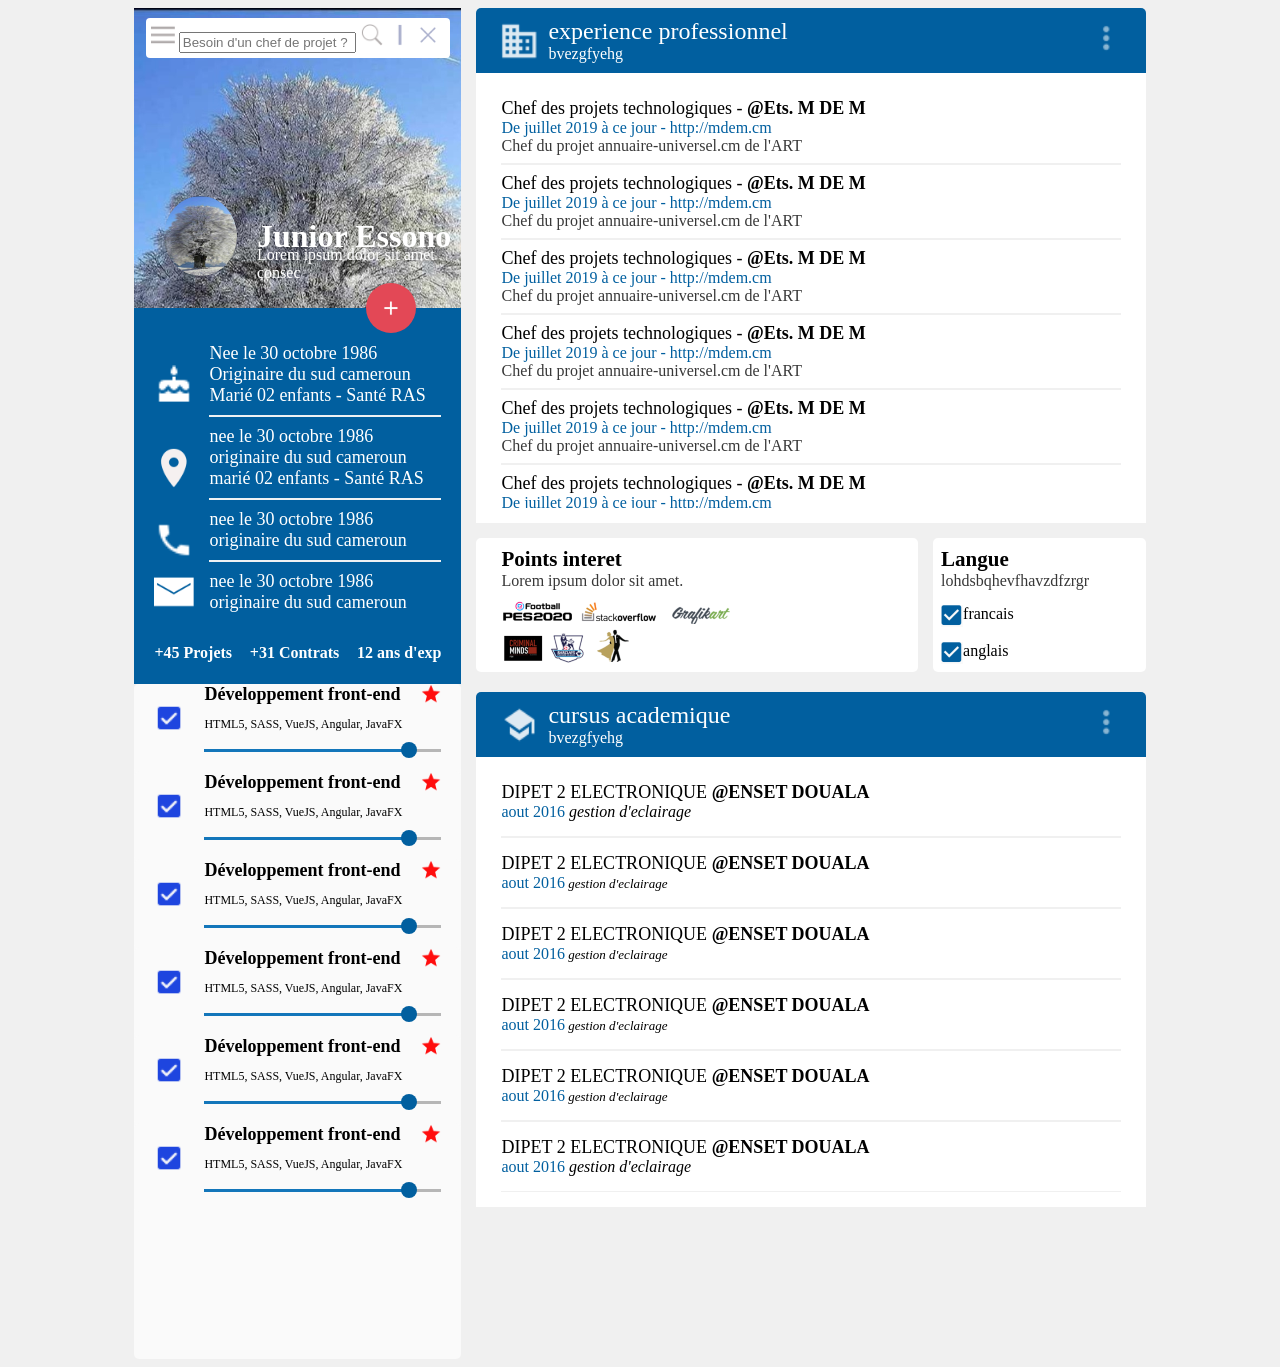
==== index.html @ 69b514a1 "final" ====
<!DOCTYPE html>
<html lang="en">

<head>
    <meta charset="UTF-8">
    <meta name="viewport" content="width=device-width, initial-scale=1.0">
    <link rel="stylesheet" href="view/index.css">
    <title>CVProfessionel</title>
</head>

<body>
    <div class="conteneur">
        <!-- <div class="conteneur1"> -->
            <div class="personnel">
                <div class="profile"
                    style="background-image: url(../image/fond.jpg); background-size: cover; height: 280px;">
                    <div class="rech">
                        <img src="image/menu_filled_50px.png" style="width: 24px; height: 24px;" alt=""
                            class="bigIcon" id="bigIcon">
                        <input type="text" placeholder="Besoin d'un chef de projet ?" class="inputSearchBar">
                        <img src="image/search_50px.png" style="width: 24px; height: 24px;" alt="" class="smallIcon"
                            id="smallIcon">
                        <img src="image/thick_vertical_line_filled_50px.png" style="width: 24px; height: 24px;"
                            alt="" class="smallIcon" id="smallIcon">
                        <img src="image/delete_sign_32px.png" style="width: 24px; height: 24px;" alt=""
                            class="smallIcon" id="smallIcon">
                    </div>
                    <div class="photoetnom">
                        <img class="tof" src="image/fond.jpg" alt="">
                        <div class="nom">
                            <h1>Junior Essono</h1>
                            <p style="color: white; margin-top: -30px;">Lorem ipsum dolor sit amet consec</p>
                        </div>
                    </div>
                </div>
                <div class="about">
                    <div class="send">
                        <img style="margin-top: 15px; margin-left: 13px; border-radius: 100%; align-self: center;"
                            src="image/add.png" alt="">
                    </div>
                    <div class="desabout">
                        <div class="birth">
                            <img style="margin-right: 15px;" class="taillebigIcon" src="image/birthday_cake_24px.png"
                                alt="">
                            <div class="text">
                                <div class="textgrey">Nee le 30 octobre 1986</div>
                                <div class="textgrey">Originaire du sud cameroun</div>
                                <div class="textgrey">Marié 02 enfants - Santé RAS</div>
                                <div class="trait">
                                    <hr color="#eef1f3">
                                </div>
                            </div>
                        </div>

                        <div class="birth">
                            <img style="margin-right: 15px;" class="taillebigIcon"
                                src="image/location_filled_50px.png" alt="">
                            <div class="text">
                                <div class="textgrey">nee le 30 octobre 1986</div>
                                <div class="textgrey">originaire du sud cameroun</div>
                                <div class="textgrey">marié 02 enfants - Santé RAS</div>
                                <div class="trait">
                                    <hr color="#eef1f3">
                                </div>
                            </div>
                        </div>

                        <div class="birth">
                            <img style="margin-right: 15px;" class="taillebigIcon" src="../image/phone_24px.png" alt="">
                            <div class="text">
                                <div class="textgrey">nee le 30 octobre 1986</div>
                                <div class="textgrey">originaire du sud cameroun</div>
                                <div class="trait">
                                    <hr color="#eef1f3">
                                </div>

                            </div>
                        </div>

                        <div class="birth">
                            <img style="margin-right: 15px;" class="taillebigIcon" src="../image/mail_filled_50px.png"
                                alt="">
                            <div class="text">
                                <div class="textgrey">nee le 30 octobre 1986</div>
                                <div class="textgrey">originaire du sud cameroun</div>
                            </div>
                        </div>
                    </div>
                    <div class="projets">
                        <div class="proj" id="p1">
                            <h4 class="titretext">+45 Projets</h4>
                            <span></span>
                        </div>
                        <div class="proj" id="p2">
                            <h4 class="titretext">+31 Contrats</h4>
                            <span></span>
                        </div>
                        <div class="proj" id="p3">
                            <h4 class="titretext">12 ans d'exp</h4>
                            <span></span>
                        </div>
                    </div>
                </div>
            </div>
            <!-- <div style="background: red; width: 115px; height: 2px; margin-top: -2px;"></div> -->
            <div class="performence" style="background: #FAFAFA;">
                <!-- <div style="background: red; width: 115px; height: 2px; margin-top: -2px;"></div> -->
                <div class="competences">
                    <img class="taillesmallIcon" src="image/checked_checkbox_24px.png" alt="">
                    <div class="descomp">
                        <div class="titrecomp">
                            <div class="text"><b> Développement front-end </b> </div>
                            <img class="specialicon" id="etoile" src="image/star_24px.png" alt="">
                        </div>
                        <p class="text2">HTML5, SASS, VueJS, Angular, JavaFX</p>
                        <div class="progresbar">
                            <div style="background: #1376ba; width: 85%; height: 3px;"> </div>
                            <div class="circle"></div>
                        </div>
                    </div>
                </div>
                <div class="competences">
                    <img class="taillesmallIcon" src="image/checked_checkbox_24px.png" alt="">
                    <div class="descomp">
                        <div class="titrecomp">
                            <div class="text"><b> Développement front-end </b> </div>
                            <img class="specialicon" id="etoile" src="image/star_24px.png" alt="">
                        </div>
                        <p class="text2">HTML5, SASS, VueJS, Angular, JavaFX</p>
                        <div class="progresbar">
                            <div style="background: #1376ba; width: 85%; height: 3px;"> </div>
                            <div class="circle"></div>
                        </div>
                    </div>
                </div>
                <div class="competences">
                    <img class="taillesmallIcon" src="image/checked_checkbox_24px.png" alt="">
                    <div class="descomp">
                        <div class="titrecomp">
                            <div class="text"><b> Développement front-end </b> </div>
                            <img class="specialicon" id="etoile" src="image/star_24px.png" alt="">
                        </div>
                        <p class="text2">HTML5, SASS, VueJS, Angular, JavaFX</p>
                        <div class="progresbar">
                            <div style="background: #1376ba; width: 85%; height: 3px;"> </div>
                            <div class="circle"></div>
                        </div>
                    </div>
                </div>
                <div class="competences">
                    <img class="taillesmallIcon" src="../image/checked_checkbox_24px.png" alt="">
                    <div class="descomp">
                        <div class="titrecomp">
                            <div class="text"><b> Développement front-end </b> </div>
                            <img class="specialicon" id="etoile" src="image/star_24px.png" alt="">
                        </div>
                        <p class="text2">HTML5, SASS, VueJS, Angular, JavaFX</p>
                        <div class="progresbar">
                            <div style="background: #1376ba; width: 85%; height: 3px;"> </div>
                            <div class="circle"></div>
                        </div>
                    </div>
                </div>
                <div class="competences">
                    <img class="taillesmallIcon" src="image/checked_checkbox_24px.png" alt="">
                    <div class="descomp">
                        <div class="titrecomp">
                            <div class="text"><b> Développement front-end </b> </div>
                            <img class="specialicon" id="etoile" src="image/star_24px.png" alt="">
                        </div>
                        <p class="text2">HTML5, SASS, VueJS, Angular, JavaFX</p>
                        <div class="progresbar">
                            <div style="background: #1376ba; width: 85%; height: 3px;"> </div>
                            <div class="circle"></div>
                        </div>
                    </div>
                </div>
                <div class="competences">
                    <img class="taillesmallIcon" src="image/checked_checkbox_24px.png" alt="">
                    <div class="descomp">
                        <div class="titrecomp">
                            <div class="text"><b> Développement front-end </b> </div>
                            <img class="specialicon" id="etoile" src="image/star_24px.png" alt="">
                        </div>
                        <p class="text2">HTML5, SASS, VueJS, Angular, JavaFX</p>
                        <div class="progresbar">
                            <div style="background: #1376ba; width: 85%; height: 3px;"> </div>
                            <div class="circle"></div>
                        </div>
                    </div>
                </div>
            </div>
        <!-- </div> -->
        <div class="conteneur2">
            <div class="experiences">
                <div class="partie1">
                    <div class="experience">
                        <div class="entete">
                            <div class="expp">
                                <img class="taillebigIcon" src="image/experiences.png" alt="">
                                <div style="width: auto; margin-left: 8px;">
                                    <div class="titreentete">experience professionnel</div>
                                    <div style="color: white;" class="">bvezgfyehg</div>
                                </div>

                            </div>
                        </div>
                        <img style="margin-right: 20px;" class="taillebigIcon" src="image/menu.png" alt="">
                    </div>
                    <div class="cont">
                        <div class="scrollcorps">
                            <div class="details">
                                <div class="textblackM">Chef des projets technologiques - <b> @Ets. M DE M</b></div>
                                <div class="textblue">De juillet 2019 à ce jour - http://mdem.cm</div>
                                <div class="simpleGreyText">Chef du projet annuaire-universel.cm de l'ART</div>
                                <div class="trait">
                                    <hr color="#f0f0f0">
                                </div>
                            </div>
                            <div class="details">
                                <div class="textblackM">Chef des projets technologiques - <b> @Ets. M DE M</b></div>
                                <div class="textblue">De juillet 2019 à ce jour - http://mdem.cm</div>
                                <div class="simpleGreyText">Chef du projet annuaire-universel.cm de l'ART</div>
                                <div class="trait">
                                    <hr color="#f0f0f0">
                                </div>
                            </div>
                            <div class="details">
                                <div class="textblackM">Chef des projets technologiques - <b> @Ets. M DE M</b></div>
                                <div class="textblue">De juillet 2019 à ce jour - http://mdem.cm</div>
                                <div class="simpleGreyText">Chef du projet annuaire-universel.cm de l'ART</div>
                                <div class="trait">
                                    <hr color="#f0f0f0">
                                </div>
                            </div>
                            <div class="details">
                                <div class="textblackM">Chef des projets technologiques - <b> @Ets. M DE M</b></div>
                                <div class="textblue">De juillet 2019 à ce jour - http://mdem.cm</div>
                                <div class="simpleGreyText">Chef du projet annuaire-universel.cm de l'ART</div>
                                <div class="trait">
                                    <hr color="#f0f0f0">
                                </div>
                            </div>
                            <div class="details">
                                <div class="textblackM">Chef des projets technologiques - <b> @Ets. M DE M</b></div>
                                <div class="textblue">De juillet 2019 à ce jour - http://mdem.cm</div>
                                <div class="simpleGreyText">Chef du projet annuaire-universel.cm de l'ART</div>
                                <div class="trait">
                                    <hr color="#f0f0f0">
                                </div>
                            </div>
                            <div class="details">
                                <div class="textblackM">Chef des projets technologiques - <b> @Ets. M DE M</b></div>
                                <div class="textblue">De juillet 2019 à ce jour - http://mdem.cm</div>
                                <div class="simpleGreyText">Chef du projet annuaire-universel.cm de l'ART</div>
                                <div class="trait">
                                    <hr color="#f0f0f0">
                                </div>
                            </div>
                            <div class="details">
                                <div class="textblackM">Chef des projets technologiques - <b> @Ets. M DE M</b></div>
                                <div class="textblue">De juillet 2019 à ce jour - http://mdem.cm</div>
                                <div class="simpleGreyText">Chef du projet annuaire-universel.cm de l'ART</div>
                                <!-- <div class="trait">
                                <hr color="#f0f0f0">
                            </div> -->
                            </div>

                        </div>
                    </div>

                </div>
            </div>
            <div class="pietlangue">
                <div class="interet">
                    <div style="font-size:21px"> <b> Points interet </b></div>
                    <div style="margin-bottom: 10px; " class="simpleGreyText">
                        Lorem ipsum dolor sit amet.</div>
                    <div class="detailsinteret">
                        <div class="det1">
                            <img src="image/l2.png" alt="" class="pleasureImage">
                            <img src="image/l3.png" alt="" class="pleasureImage">
                            <img src="image/l6.png" alt="" class="pleasureImage">
                        </div>
                        <div class="det2">
                            <img src="image/l1.png" alt="" class="pleasureImage">
                            <img src="image/l4.png" alt="" class="pleasureImage">
                            <img src="image/l5.png" alt="" class="pleasureImage">
                        </div>

                    </div>
                </div>
                <div class="langue">
                    <div style="font-size:21px"><b>Langue</b></div>
                    <div class="simpleGreyText"> lohdsbqhevfhavzdfzrgr</div>
                    <div class="detailslangue">
                        <div class="item1">
                            <img src="image/cocher.png" alt="">
                            <div class="bigGreyText">francais</div>
                        </div>
                        <div class="item1">
                            <img src="image/cocher.png" alt="">
                            <div class="bigGreyText">anglais</div>
                        </div>
                    </div>
                </div>
            </div>
            <div class="cursus">
                <div class="experience" style="margin-top: 20px;">
                    <div class="entete">
                        <div class="expp">
                            <img class="taillebigIcon" src="image/cursus.png" alt="">
                            <div style="width: auto; margin-left: 8px;">
                                <div class="titreentete">cursus academique</div>
                                <div style="color: white;">bvezgfyehg</div>
                            </div>

                        </div>
                    </div>
                    <img style="margin-right: 20px;" class="taillebigIcon" src="image/menu.png" alt="">
                </div>
                <div class="cont">
                    <div class="scrollcorps">
                        <div class="detailscursus">
                            <div class="textblackM">DIPET 2 ELECTRONIQUE <b>@ENSET DOUALA</b></div>
                            <div><span class="textblue">aout 2016</span><i> gestion d'eclairage </i></div>
                            <div class="trait1">
                                <hr color="#f0f0f0">
                            </div>
                        </div>
                        <div class="detailscursus">
                            <div class="textblackM">DIPET 2 ELECTRONIQUE <b>@ENSET DOUALA</b></div>
                            <div><span class="textblue">aout 2016</span><span style="font-size: small;"><i>
                                        gestion d'eclairage </i> </span> </div>
                            <div class="trait1">
                                <hr color="#f0f0f0">
                            </div>
                        </div>
                        <div class="detailscursus">
                            <div class="textblackM">DIPET 2 ELECTRONIQUE <b>@ENSET DOUALA</b></div>
                            <div><span class="textblue">aout 2016</span><span style="font-size: small;"><i>
                                        gestion d'eclairage </i> </span> </div>
                            <div class="trait1">
                                <hr color="#f0f0f0">
                            </div>
                        </div>
                        <div class="detailscursus">
                            <div class="textblackM">DIPET 2 ELECTRONIQUE <b>@ENSET DOUALA</b></div>
                            <div><span class="textblue">aout 2016</span><span style="font-size: small;"><i>
                                        gestion d'eclairage </i> </span> </div>
                            <div class="trait1">
                                <hr color="#f0f0f0">
                            </div>
                        </div>
                        <div class="detailscursus">
                            <div class="textblackM">DIPET 2 ELECTRONIQUE <b>@ENSET DOUALA</b></div>
                            <div><span class="textblue">aout 2016</span><span style="font-size: small;"><i>
                                        gestion d'eclairage </i> </span> </div>
                            <div class="trait1">
                                <hr color="#f0f0f0">
                            </div>
                        </div>
                        <div class="detailscursus">
                            <div class="textblackM">DIPET 2 ELECTRONIQUE <b>@ENSET DOUALA</b></div>
                            <div><span class="textblue">aout 2016</span> <i class="simpleBlackText"> gestion
                                    d'eclairage </i></div>
                            <div class="trait1">
                                <hr color="#f0f0f0">
                            </div>
                        </div>
                        <div class="detailscursus">
                            <div class="textblackM">DIPET 2 ELECTRONIQUE <b>@ENSET DOUALA</b></div>
                            <div><span class="textblue">aout 2016</span><i class="simpleBlackText"> gestion
                                    d'eclairage </i></div>
                            <div class="trait1">
                                <hr color="#f0f0f0">
                            </div>
                        </div>
                        <div class="detailscursus">
                            <div style="margin-top: 5px;" class="textblackM">DIPET 2 ELECTRONIQUE <b>@ENSET DOUALA</b>
                            </div>
                            <div style="font-size: 16px;"><span class="textblue">aout 2016</span> <i class="textgrey">
                                    gestion
                                    d'eclairage </i></div>
                            <div class="trait1">
                                <hr color="#f0f0f0">
                            </div>
                        </div>

                    </div>
                </div>

            </div>
        </div>
    </div>
</body>

</html>
---- view/index.css ----
:root{
    --primary-color: #015F9F;
    --background-color: #F0F0F0;
    --rechbar-color: #FAFAFA;
    
}
body{
    background-color: var(--background-color);
    display: flex;
    justify-content: center;
}
.conteneur{
    display: grid;
    width: 80%;
    grid-column-gap: 15px;
    grid-template: repeat(2, 1fr) / repeat(3, 1fr);
    grid-template-areas: 
    "p b b"
    "s b b";
}
/*.conteneur1{
    grid-area: a;
    border-radius: 8px;
}*/
.personnel{
    grid-area: p;
    width: 100%;
    border-radius: 8px;
}
.performence{
    grid-area: s;
    width: 100%;
    border-radius: 8px;
}
.profile{
    padding-top: 10px;
    padding-bottom: 10px;
    display: flex;
    flex-flow: column;
    align-items: center;
    justify-content: space-between;
}
.rech{
    align-items: center;
    background-color: white;
    width: 90%;
    justify-content: center;
    align-items: center;
    padding: 5px;
    border-radius: 4px;
    
    
}
.photoetnom{
    display: flex;
    flex-direction: row;
    justify-content:space-between;
    /* margin-top: 120px; */
    margin-left: 30px;
}
.taillebigIcon{
    width: 40px;
    height: 40px;
}
.taillesmallIcon{
    width: 30px;
    height: 30px;
    margin-right: 20px;
}
.tof{
    border-radius: 100%;
    width: 80px;
    height: 80px;
    margin-right: 20px;
}
h1{
    color: white;
}
.about{
    display: flex;
    flex-direction: column;
    padding-inline: 20px;
    background-color: var(--primary-color)
}
.send{
    width: 50px;
    height: 50px;
    background-color: #E34856;
    border-radius: 100%;
    margin-top: -25px;
    /* position: absolute; */
    margin-right: 25px;
    align-self: flex-end;
    margin-bottom: 10px;
}
.text{
    width:100%;
}
.desabout{
    display: flex;
    flex-direction: column;
    margin-bottom: 10px;
}
.birth{
    display: flex;
    align-items: center;
    flex-direction: row; 
}
.textgrey{
    font-size: 18px;
    color: white;
}
.trait{
    margin-top: 8px;
    margin-bottom: 8px;
}
.trait1{
    margin-top: 15px;
    margin-bottom: 15px;
}
.projets{
    display: flex;
    justify-content: space-between;
    width: 100%;
}
h4{
    color: white;
}
.text{
    font-size: 18px;
}
.text2{
    font-size: 12px;
}
.competences{
    display: flex;
    flex-direction: row;
    align-items: center;
    padding-inline: 20px;
    padding-bottom: 20px;
    border-radius: 5px;
    background: #FAFAFA;

}
.descomp{
    display: flex;
    flex-direction: column;
    width: 100%;
}
.specialicon{
    width: 20px;
    height: 20px;
}
.titrecomp{
    display: flex;
    flex-direction: row;
    justify-content: space-between;
    align-items: center;
    align-content: center;
}
.progresbar{
    background:#B6B6B6;
    height: 3px;
    margin-top: 5px;
    display: flex;
    flex-direction: row;
    align-items: center;
}
.circle{
    height: 16px;
    width: 16px;
    border-radius: 100%;
    background: var(--primary-color);
    margin-left: -5px;
}
.performence{
    border-radius: 5px;
}

.conteneur2{
    grid-area: b;
}
.experience{
    width: 100%;
    background: var(--primary-color);
    display: flex;
    align-items: center;
    border-radius: 5px 5px 0px 0px;
}
.entete{
    border-radius: 5px 5px 0px 0px;
    display: flex;
    width: 100%;
    align-items: center;
    margin: 10px;
    margin-left: 24px;
    justify-content: space-between;
    
}
.expp{
    display: flex;
    align-items: center;
}
.partie1{
    display: flex;

    flex-flow: column;
    
}
.scrollcorps{
    overflow-y: scroll;
    background-color: white;
    display: flex;
    flex-flow: column;
    height: 395px;
    background: white;
    border-radius: 0px 0px 5px 5px;
    padding: 15px;
}
.scrollcorps::-webkit-scrollbar{
    width: 8px;
}
.scrollcorps::-webkit-scrollbar-track{
    box-shadow: inset 0 0 5px rgb(211, 219, 210);
    border-radius: 10px;
    border-left: 3px solid white;
    border-right: 3px solid white;
}
.scrollcorps::-webkit-scrollbar-thumb{
    background:rgb(56, 56, 56);
    border-radius: 20px;
}
.textblackM{
    font-size: 18px;
    color: black;
}
.textblue{
    font-size: 16px;
    color: var(--primary-color);
}
.simpleGreyText{
    font-size: 16px;
    color: rgb(56, 56, 56);
}
.pietlangue{
    display: grid;
    width: space-between;
    grid-column-gap: 15px;
    grid-template: repeat(1, 1fr) / repeat(3, 1fr);
    grid-template-areas: "i i l";
    margin-top: 15px;
    /* padding-right: 10px; */
}
.titreentete{
    font-size: x-large;
    color: rgb(255, 255, 255);
}
.cont{
    padding: 10px 10px 15px 10px;
    background: white;
}
.interet{
    /* height: 100%;
    width: 55%; */
    grid-area: i;
    background-color: white;
    border-radius: 5px;
    padding-inline: 2%;
    padding-left: 25px;
    padding-top: 2%;
    display: flex;
    flex-flow: column;
}
.langue{
    /* height: 100%;
    width: 32%; */
    grid-area: l;
    padding: 4%;
    justify-content: space-between;
    background-color: white;
    border-radius: 5px;
    
}
.item1{
    margin-top: 15px;
    display: flex;
    flex-direction: row;
}
@media screen and (max-width:772px){
    .conteneur{
        display: flex;
        flex-direction: column;
    }
    .personnel{
        order: 1;
        width: 100%;
    }
    .performence{
        order: 3;
        width: 100%;
        margin-top: 20px;
    }
    .conteneur2{
        order: 2;
        width: 100%;
        margin-top: 20px;
    }
}
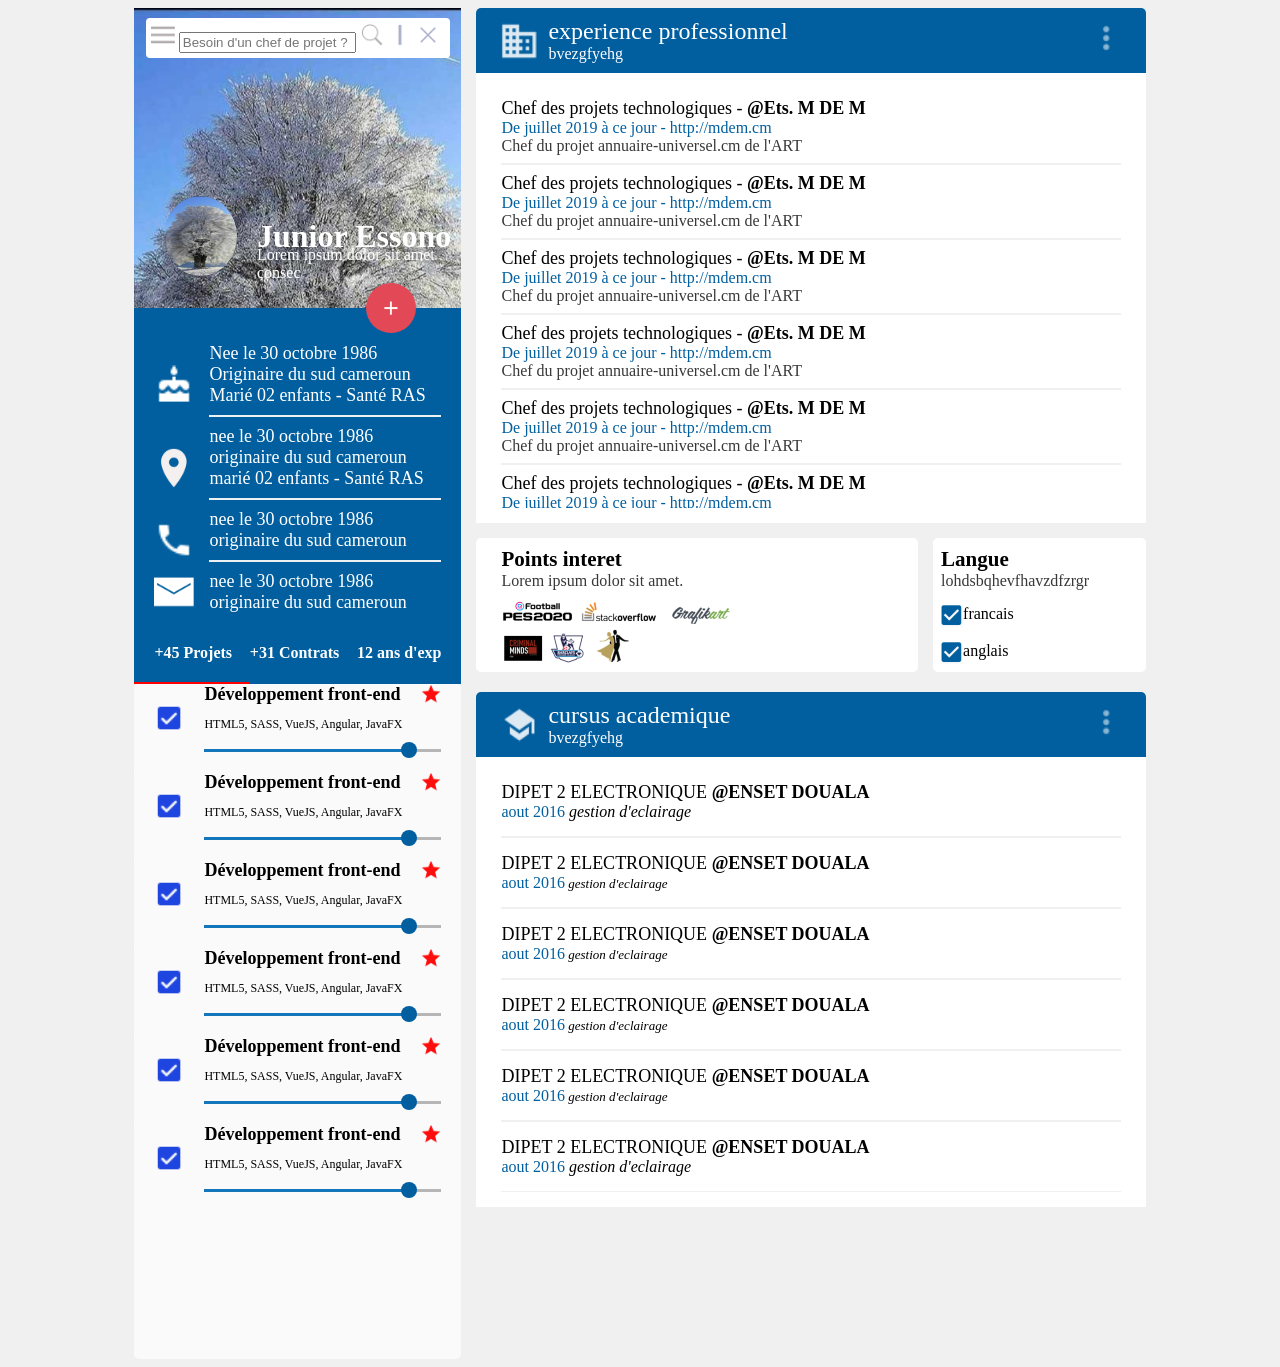
==== commit 0edf0e7c: "modif" ====
--- a/index.html
+++ b/index.html
@@ -12,9 +12,8 @@
     <div class="conteneur">
         <!-- <div class="conteneur1"> -->
             <div class="personnel">
-                <div class="profile"
-                    style="background-image: url(../image/fond.jpg); background-size: cover; height: 280px;">
-                    <div class="rech">
+                <div class="profile" style="background-image: url(image/fond.jpg); background-size: cover; height: 280px;">
+                    <div class="rech" style="align-content: center; justify-content: center; justify-items: center;">
                         <img src="image/menu_filled_50px.png" style="width: 24px; height: 24px;" alt=""
                             class="bigIcon" id="bigIcon">
                         <input type="text" placeholder="Besoin d'un chef de projet ?" class="inputSearchBar">
@@ -66,7 +65,7 @@
                         </div>
 
                         <div class="birth">
-                            <img style="margin-right: 15px;" class="taillebigIcon" src="../image/phone_24px.png" alt="">
+                            <img style="margin-right: 15px;" class="taillebigIcon" src="image/phone_24px.png" alt="">
                             <div class="text">
                                 <div class="textgrey">nee le 30 octobre 1986</div>
                                 <div class="textgrey">originaire du sud cameroun</div>
@@ -78,7 +77,7 @@
                         </div>
 
                         <div class="birth">
-                            <img style="margin-right: 15px;" class="taillebigIcon" src="../image/mail_filled_50px.png"
+                            <img style="margin-right: 15px;" class="taillebigIcon" src="image/mail_filled_50px.png"
                                 alt="">
                             <div class="text">
                                 <div class="textgrey">nee le 30 octobre 1986</div>
@@ -101,54 +100,53 @@
                         </div>
                     </div>
                 </div>
-            </div>
-            <!-- <div style="background: red; width: 115px; height: 2px; margin-top: -2px;"></div> -->
+                <div style="background: red; width: 115px; height: 2px; margin-top: -2px;"></div>
+            </div>
             <div class="performence" style="background: #FAFAFA;">
-                <!-- <div style="background: red; width: 115px; height: 2px; margin-top: -2px;"></div> -->
-                <div class="competences">
-                    <img class="taillesmallIcon" src="image/checked_checkbox_24px.png" alt="">
-                    <div class="descomp">
-                        <div class="titrecomp">
-                            <div class="text"><b> Développement front-end </b> </div>
-                            <img class="specialicon" id="etoile" src="image/star_24px.png" alt="">
-                        </div>
-                        <p class="text2">HTML5, SASS, VueJS, Angular, JavaFX</p>
-                        <div class="progresbar">
-                            <div style="background: #1376ba; width: 85%; height: 3px;"> </div>
-                            <div class="circle"></div>
-                        </div>
-                    </div>
-                </div>
-                <div class="competences">
-                    <img class="taillesmallIcon" src="image/checked_checkbox_24px.png" alt="">
-                    <div class="descomp">
-                        <div class="titrecomp">
-                            <div class="text"><b> Développement front-end </b> </div>
-                            <img class="specialicon" id="etoile" src="image/star_24px.png" alt="">
-                        </div>
-                        <p class="text2">HTML5, SASS, VueJS, Angular, JavaFX</p>
-                        <div class="progresbar">
-                            <div style="background: #1376ba; width: 85%; height: 3px;"> </div>
-                            <div class="circle"></div>
-                        </div>
-                    </div>
-                </div>
-                <div class="competences">
-                    <img class="taillesmallIcon" src="image/checked_checkbox_24px.png" alt="">
-                    <div class="descomp">
-                        <div class="titrecomp">
-                            <div class="text"><b> Développement front-end </b> </div>
-                            <img class="specialicon" id="etoile" src="image/star_24px.png" alt="">
-                        </div>
-                        <p class="text2">HTML5, SASS, VueJS, Angular, JavaFX</p>
-                        <div class="progresbar">
-                            <div style="background: #1376ba; width: 85%; height: 3px;"> </div>
-                            <div class="circle"></div>
-                        </div>
-                    </div>
-                </div>
-                <div class="competences">
-                    <img class="taillesmallIcon" src="../image/checked_checkbox_24px.png" alt="">
+                <div class="competences">
+                    <img class="taillesmallIcon" src="image/checked_checkbox_24px.png" alt="">
+                    <div class="descomp">
+                        <div class="titrecomp">
+                            <div class="text"><b> Développement front-end </b> </div>
+                            <img class="specialicon" id="etoile" src="image/star_24px.png" alt="">
+                        </div>
+                        <p class="text2">HTML5, SASS, VueJS, Angular, JavaFX</p>
+                        <div class="progresbar">
+                            <div style="background: #1376ba; width: 85%; height: 3px;"> </div>
+                            <div class="circle"></div>
+                        </div>
+                    </div>
+                </div>
+                <div class="competences">
+                    <img class="taillesmallIcon" src="image/checked_checkbox_24px.png" alt="">
+                    <div class="descomp">
+                        <div class="titrecomp">
+                            <div class="text"><b> Développement front-end </b> </div>
+                            <img class="specialicon" id="etoile" src="image/star_24px.png" alt="">
+                        </div>
+                        <p class="text2">HTML5, SASS, VueJS, Angular, JavaFX</p>
+                        <div class="progresbar">
+                            <div style="background: #1376ba; width: 85%; height: 3px;"> </div>
+                            <div class="circle"></div>
+                        </div>
+                    </div>
+                </div>
+                <div class="competences">
+                    <img class="taillesmallIcon" src="image/checked_checkbox_24px.png" alt="">
+                    <div class="descomp">
+                        <div class="titrecomp">
+                            <div class="text"><b> Développement front-end </b> </div>
+                            <img class="specialicon" id="etoile" src="image/star_24px.png" alt="">
+                        </div>
+                        <p class="text2">HTML5, SASS, VueJS, Angular, JavaFX</p>
+                        <div class="progresbar">
+                            <div style="background: #1376ba; width: 85%; height: 3px;"> </div>
+                            <div class="circle"></div>
+                        </div>
+                    </div>
+                </div>
+                <div class="competences">
+                    <img class="taillesmallIcon" src="image/checked_checkbox_24px.png" alt="">
                     <div class="descomp">
                         <div class="titrecomp">
                             <div class="text"><b> Développement front-end </b> </div>
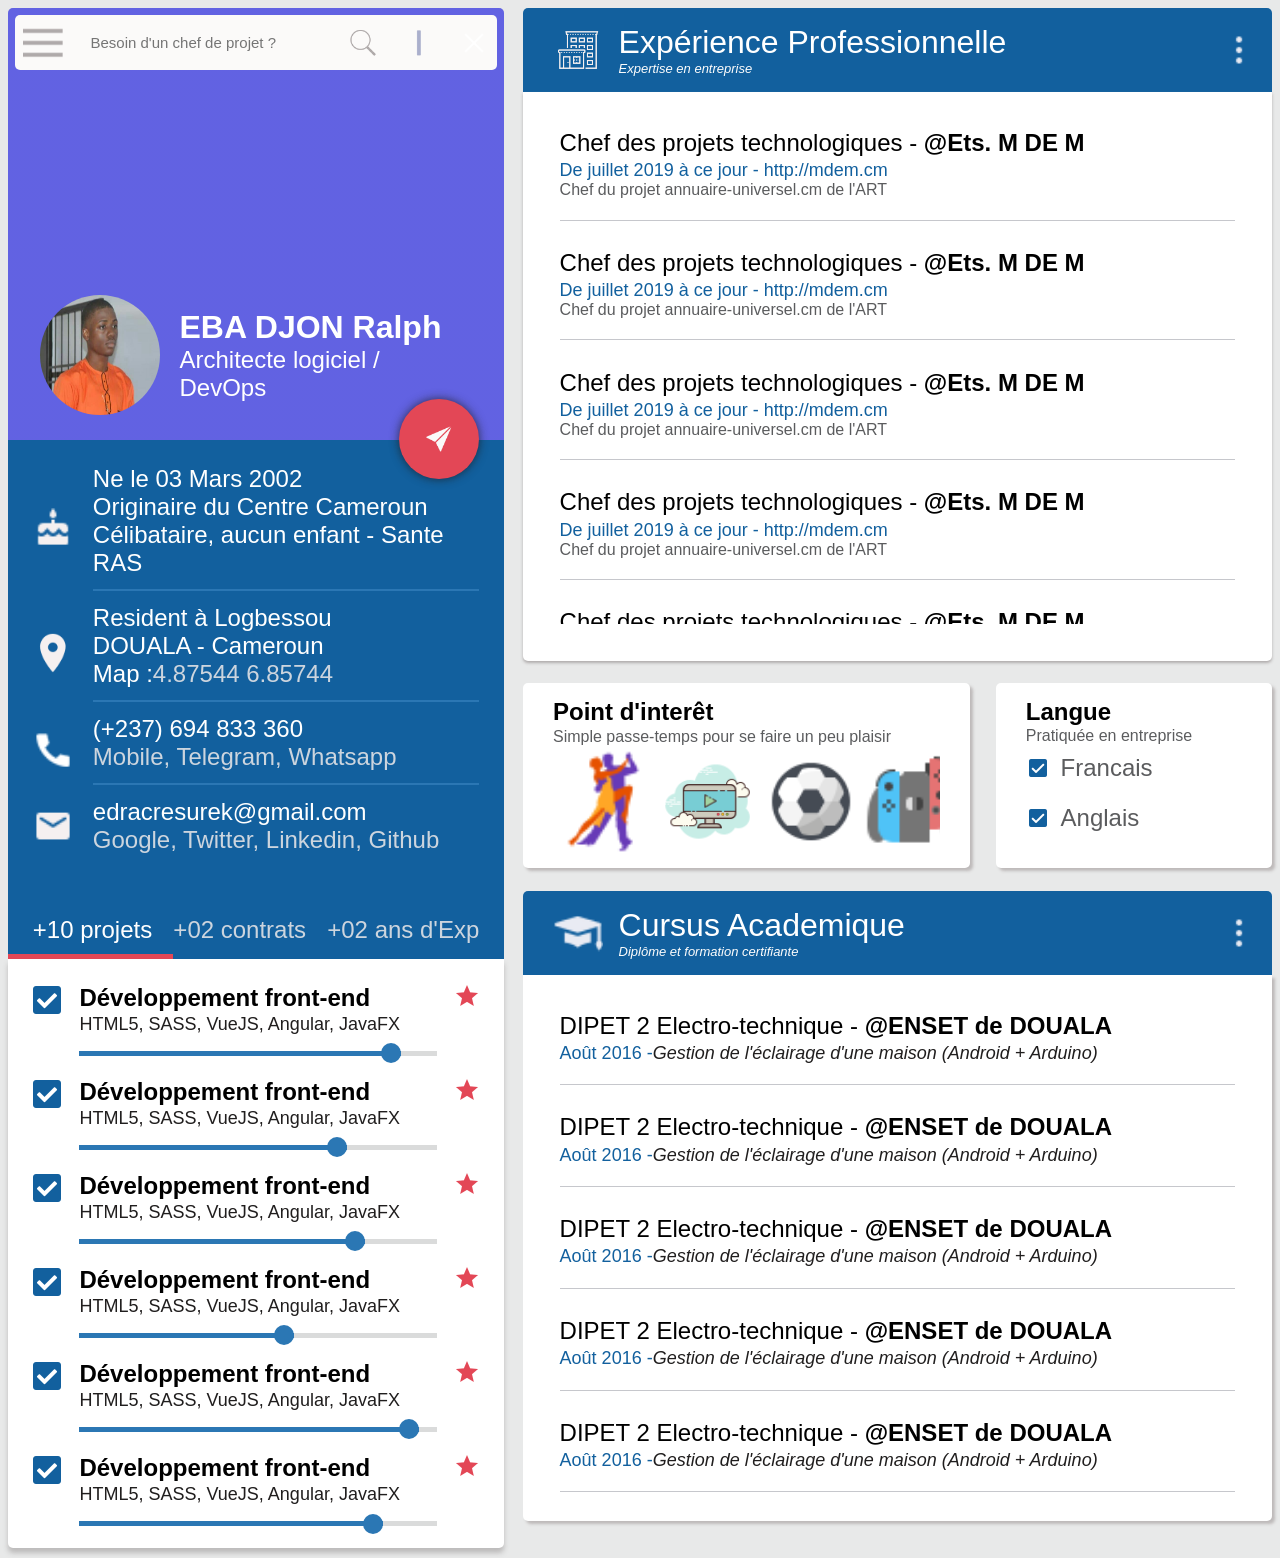
==== commit 23f27e7f: "vscode://vscode.github-authentication/did-authenticate?windowid=1&code=29c99a09eb78e9f35932&state=d6" ====
--- a/index.html
+++ b/index.html
@@ -3,391 +3,335 @@
 
 <head>
     <meta charset="UTF-8">
+    <meta http-equiv="X-UA-Compatible" content="IE=edge">
     <meta name="viewport" content="width=device-width, initial-scale=1.0">
-    <link rel="stylesheet" href="view/index.css">
-    <title>CVProfessionel</title>
+    <title>CV EBA Ralph HTML</title>
+    <link rel="stylesheet" href="css/finalCV.css">
+    <link rel="stylesheet" href="css/finalCVSmall.css">
+    <link rel="stylesheet" href="css/slider.css">
+    <link rel="stylesheet" href="fontawesome-free-5.11.2-web/css/all.min.css">
 </head>
 
-<body>
-    <div class="conteneur">
-        <!-- <div class="conteneur1"> -->
-            <div class="personnel">
-                <div class="profile" style="background-image: url(image/fond.jpg); background-size: cover; height: 280px;">
-                    <div class="rech" style="align-content: center; justify-content: center; justify-items: center;">
-                        <img src="image/menu_filled_50px.png" style="width: 24px; height: 24px;" alt=""
-                            class="bigIcon" id="bigIcon">
-                        <input type="text" placeholder="Besoin d'un chef de projet ?" class="inputSearchBar">
-                        <img src="image/search_50px.png" style="width: 24px; height: 24px;" alt="" class="smallIcon"
-                            id="smallIcon">
-                        <img src="image/thick_vertical_line_filled_50px.png" style="width: 24px; height: 24px;"
-                            alt="" class="smallIcon" id="smallIcon">
-                        <img src="image/delete_sign_32px.png" style="width: 24px; height: 24px;" alt=""
-                            class="smallIcon" id="smallIcon">
-                    </div>
-                    <div class="photoetnom">
-                        <img class="tof" src="image/fond.jpg" alt="">
-                        <div class="nom">
-                            <h1>Junior Essono</h1>
-                            <p style="color: white; margin-top: -30px;">Lorem ipsum dolor sit amet consec</p>
-                        </div>
-                    </div>
-                </div>
-                <div class="about">
-                    <div class="send">
-                        <img style="margin-top: 15px; margin-left: 13px; border-radius: 100%; align-self: center;"
-                            src="image/add.png" alt="">
-                    </div>
-                    <div class="desabout">
-                        <div class="birth">
-                            <img style="margin-right: 15px;" class="taillebigIcon" src="image/birthday_cake_24px.png"
-                                alt="">
-                            <div class="text">
-                                <div class="textgrey">Nee le 30 octobre 1986</div>
-                                <div class="textgrey">Originaire du sud cameroun</div>
-                                <div class="textgrey">Marié 02 enfants - Santé RAS</div>
-                                <div class="trait">
-                                    <hr color="#eef1f3">
-                                </div>
-                            </div>
-                        </div>
-
-                        <div class="birth">
-                            <img style="margin-right: 15px;" class="taillebigIcon"
-                                src="image/location_filled_50px.png" alt="">
-                            <div class="text">
-                                <div class="textgrey">nee le 30 octobre 1986</div>
-                                <div class="textgrey">originaire du sud cameroun</div>
-                                <div class="textgrey">marié 02 enfants - Santé RAS</div>
-                                <div class="trait">
-                                    <hr color="#eef1f3">
-                                </div>
-                            </div>
-                        </div>
-
-                        <div class="birth">
-                            <img style="margin-right: 15px;" class="taillebigIcon" src="image/phone_24px.png" alt="">
-                            <div class="text">
-                                <div class="textgrey">nee le 30 octobre 1986</div>
-                                <div class="textgrey">originaire du sud cameroun</div>
-                                <div class="trait">
-                                    <hr color="#eef1f3">
-                                </div>
-
-                            </div>
-                        </div>
-
-                        <div class="birth">
-                            <img style="margin-right: 15px;" class="taillebigIcon" src="image/mail_filled_50px.png"
-                                alt="">
-                            <div class="text">
-                                <div class="textgrey">nee le 30 octobre 1986</div>
-                                <div class="textgrey">originaire du sud cameroun</div>
-                            </div>
-                        </div>
-                    </div>
-                    <div class="projets">
-                        <div class="proj" id="p1">
-                            <h4 class="titretext">+45 Projets</h4>
-                            <span></span>
-                        </div>
-                        <div class="proj" id="p2">
-                            <h4 class="titretext">+31 Contrats</h4>
-                            <span></span>
-                        </div>
-                        <div class="proj" id="p3">
-                            <h4 class="titretext">12 ans d'exp</h4>
-                            <span></span>
-                        </div>
-                    </div>
-                </div>
-                <div style="background: red; width: 115px; height: 2px; margin-top: -2px;"></div>
-            </div>
-            <div class="performence" style="background: #FAFAFA;">
-                <div class="competences">
-                    <img class="taillesmallIcon" src="image/checked_checkbox_24px.png" alt="">
-                    <div class="descomp">
-                        <div class="titrecomp">
-                            <div class="text"><b> Développement front-end </b> </div>
-                            <img class="specialicon" id="etoile" src="image/star_24px.png" alt="">
-                        </div>
-                        <p class="text2">HTML5, SASS, VueJS, Angular, JavaFX</p>
-                        <div class="progresbar">
-                            <div style="background: #1376ba; width: 85%; height: 3px;"> </div>
-                            <div class="circle"></div>
-                        </div>
-                    </div>
-                </div>
-                <div class="competences">
-                    <img class="taillesmallIcon" src="image/checked_checkbox_24px.png" alt="">
-                    <div class="descomp">
-                        <div class="titrecomp">
-                            <div class="text"><b> Développement front-end </b> </div>
-                            <img class="specialicon" id="etoile" src="image/star_24px.png" alt="">
-                        </div>
-                        <p class="text2">HTML5, SASS, VueJS, Angular, JavaFX</p>
-                        <div class="progresbar">
-                            <div style="background: #1376ba; width: 85%; height: 3px;"> </div>
-                            <div class="circle"></div>
-                        </div>
-                    </div>
-                </div>
-                <div class="competences">
-                    <img class="taillesmallIcon" src="image/checked_checkbox_24px.png" alt="">
-                    <div class="descomp">
-                        <div class="titrecomp">
-                            <div class="text"><b> Développement front-end </b> </div>
-                            <img class="specialicon" id="etoile" src="image/star_24px.png" alt="">
-                        </div>
-                        <p class="text2">HTML5, SASS, VueJS, Angular, JavaFX</p>
-                        <div class="progresbar">
-                            <div style="background: #1376ba; width: 85%; height: 3px;"> </div>
-                            <div class="circle"></div>
-                        </div>
-                    </div>
-                </div>
-                <div class="competences">
-                    <img class="taillesmallIcon" src="image/checked_checkbox_24px.png" alt="">
-                    <div class="descomp">
-                        <div class="titrecomp">
-                            <div class="text"><b> Développement front-end </b> </div>
-                            <img class="specialicon" id="etoile" src="image/star_24px.png" alt="">
-                        </div>
-                        <p class="text2">HTML5, SASS, VueJS, Angular, JavaFX</p>
-                        <div class="progresbar">
-                            <div style="background: #1376ba; width: 85%; height: 3px;"> </div>
-                            <div class="circle"></div>
-                        </div>
-                    </div>
-                </div>
-                <div class="competences">
-                    <img class="taillesmallIcon" src="image/checked_checkbox_24px.png" alt="">
-                    <div class="descomp">
-                        <div class="titrecomp">
-                            <div class="text"><b> Développement front-end </b> </div>
-                            <img class="specialicon" id="etoile" src="image/star_24px.png" alt="">
-                        </div>
-                        <p class="text2">HTML5, SASS, VueJS, Angular, JavaFX</p>
-                        <div class="progresbar">
-                            <div style="background: #1376ba; width: 85%; height: 3px;"> </div>
-                            <div class="circle"></div>
-                        </div>
-                    </div>
-                </div>
-                <div class="competences">
-                    <img class="taillesmallIcon" src="image/checked_checkbox_24px.png" alt="">
-                    <div class="descomp">
-                        <div class="titrecomp">
-                            <div class="text"><b> Développement front-end </b> </div>
-                            <img class="specialicon" id="etoile" src="image/star_24px.png" alt="">
-                        </div>
-                        <p class="text2">HTML5, SASS, VueJS, Angular, JavaFX</p>
-                        <div class="progresbar">
-                            <div style="background: #1376ba; width: 85%; height: 3px;"> </div>
-                            <div class="circle"></div>
-                        </div>
-                    </div>
-                </div>
-            </div>
+<body style="background-color:#E8E9E9; ">
+    <div class="contentAll" id="contentAll">
+        <!-- <div class="leftBigOne" id="leftBigOne"> -->
+        <!-- <div class="bigger"> -->
+        <div class="generalInfo">
+            <div class="backgroundPhoto">
+                <!-- <img src="image/download5.jpg" alt="" class="theBackgroundPhoto" id="theBackGroundPhoto"> -->
+                <div class="searchBar" id="searchBar">
+                    <img src="image/menu_filled_50px.png" alt="" class="bigIcon" id="bigIcon">
+                    <input type="search" placeholder="Besoin d'un chef de projet ?" class="inputSearchBar">
+                    <img src="image/search_50px.png" alt="" class="smallIcon" id="smallIcon">
+                    <img src="image/thick_vertical_line_filled_50px.png" alt="" class="smallIcon" id="smallIcon">
+                    <img src="image/delete_sign_32px.png" alt="" class="smallIcon" id="smallIcon">
+                </div>
+                <div class="personnalInfo" id="personnalInfo">
+                    <img src="image/photo_2021-11-22_21-35-24.jpg" alt="" class="profilePhoto">
+                    <div style="margin-left: 20px;">
+                        <div class="nom"> <b> EBA DJON Ralph </b> </div>
+                        <div class="simpleText">Architecte logiciel / DevOps</div>
+                    </div>
+                </div>
+            </div>
+            <div class="coordonate" id="coordonate">
+                <!-- <div class="contentCircleButton"> -->
+                <div class="circleButton" id="circleButton">
+                    <img src="image/sent_filled_50px.png" alt="" class="sentIcon">
+                </div>
+                <!-- </div>  -->
+                <div class="birthday" id="birthday">
+                    <img src="image/birthday_cake_24px.png" alt="" class="bigIcon">
+                    <div style="margin-left: 20px; width:100%;">
+                        <div class="simpleText">Ne le 03 Mars 2002</div>
+                        <div class="simpleText">Originaire du Centre Cameroun</div>
+                        <div class="simpleText">Célibataire, aucun enfant - Sante RAS</div>
+                        <div class="bottomLine"></div>
+                    </div>
+                </div>
+
+                <div class="address" id="address">
+                    <img src="image/location_filled_50px.png" alt="" class="bigIcon">
+                    <div style="margin-left: 20px; width:100%;">
+                        <div class="simpleText">Resident à Logbessou </div>
+                        <div class="simpleText">DOUALA - Cameroun</div>
+                        <div class="oneLineText">
+                            <div class="simpleText">Map :</div>
+                            <div class="thinText"> 4.87544 6.85744</div>
+                        </div>
+                        <div class="bottomLine"></div>
+                    </div>
+                </div>
+
+                <div class="telephone" id="telephone">
+                    <img src="image/phone_24px.png" alt="" class="bigIcon">
+                    <div style="margin-left: 20px; width:100%;">
+                        <div class="simpleText">(+237) 694 833 360</div>
+                        <div class="thinText">Mobile, Telegram, Whatsapp</div>
+                        <div class="bottomLine"></div>
+                    </div>
+                </div>
+                <div class="mail" id="mail">
+                    <img src="image/filled_message_24px.png" alt="" class="bigIcon">
+                    <div style="margin-left: 20px; width:100%;">
+                        <div class="simpleText">edracresurek@gmail.com </div>
+                        <div class="thinText">Google, Twitter, Linkedin, Github</div>
+                    </div>
+                </div>
+            </div>
+
+            <div class="oldProject" id="oldProject">
+                <div class="detailOldProjet">
+                    <div class="contentSlideBar">
+                        <div class="simpleText" style=" margin-bottom: 10px;">+10 projets </div>
+                    </div>
+                    <div class="thinText " style="margin-bottom: 10px; ">+02 contrats</div>
+                    <div class="thinText " style="margin-bottom: 10px; ">+02 ans d'Exp</div>
+                </div>
+            </div>
+            <div class="contentRedBar">
+                <div class="redBar "></div>
+            </div>
+        </div>
+        <div class="detailProject" id="detailProject ">
+            <div class="checked " id="checked ">
+                <!-- <img src="image/checked_checkbox_24px.png " alt=" " class="smallIcon "> -->
+                <i class="fas fa-check-square fa-2x " id="myCheck"></i>
+                <div class="properlyProject ">
+                    <div class="mediumBlackText "><b> Développement front-end </b> </div>
+                    <div class="simpleBlackText "> HTML5, SASS, VueJS, Angular, JavaFX</div>
+                    <div class="slidecontainer ">
+                        <span class="theFulled " style="width: 90%; "></span>
+                        <span class="theEmpty " style="right: 10%; "></span>
+                    </div>
+                </div>
+                <div class="contentStar">
+                    <img src="image/star_24px.png " alt=" " class="smallStar ">
+                </div>
+            </div>
+            <div class="checked " id="checked ">
+                <!-- <img src="image/checked_checkbox_24px.png " alt=" " class="smallIcon "> -->
+                <i class="fas fa-check-square fa-2x " id="myCheck"></i>
+                <div class="properlyProject ">
+                    <div class="mediumBlackText "><b> Développement front-end </b> </div>
+                    <div class="simpleBlackText "> HTML5, SASS, VueJS, Angular, JavaFX</div>
+                    <div class="slidecontainer ">
+                        <span class="theFulled " style="width: 75%; "></span>
+                        <span class="theEmpty " style="right: 25%; "></span>
+                    </div>
+                </div>
+                <div class="contentStar">
+                    <img src="image/star_24px.png " alt=" " class="smallStar ">
+                </div>
+            </div>
+
+            <div class="checked " id="checked ">
+                <!-- <img src="image/checked_checkbox_24px.png " alt=" " class="smallIcon "> -->
+                <i class="fas fa-check-square fa-2x " id="myCheck"></i>
+                <div class="properlyProject ">
+                    <div class="mediumBlackText "><b> Développement front-end </b> </div>
+                    <div class="simpleBlackText "> HTML5, SASS, VueJS, Angular, JavaFX</div>
+                    <div class="slidecontainer ">
+                        <span class="theFulled " style="width: 80%; "></span>
+                        <span class="theEmpty " style="right: 20%; "></span>
+                    </div>
+                </div>
+                <div class="contentStar">
+                    <img src="image/star_24px.png " alt=" " class="smallStar ">
+                </div>
+            </div>
+            <div class="checked " id="checked ">
+                <!-- <img src="image/checked_checkbox_24px.png " alt=" " class="smallIcon "> -->
+                <i class="fas fa-check-square fa-2x " id="myCheck"></i>
+                <div class="properlyProject ">
+                    <div class="mediumBlackText "><b> Développement front-end </b> </div>
+                    <div class="simpleBlackText "> HTML5, SASS, VueJS, Angular, JavaFX</div>
+                    <div class="slidecontainer ">
+                        <span class="theFulled " style="width: 60%; "></span>
+                        <span class="theEmpty " style="right: 40%; "></span>
+                    </div>
+                </div>
+                <div class="contentStar">
+                    <img src="image/star_24px.png " alt=" " class="smallStar ">
+                </div>
+            </div>
+            <div class="checked " id="checked ">
+                <!-- <img src="image/checked_checkbox_24px.png " alt=" " class="smallIcon "> -->
+                <i class="fas fa-check-square fa-2x " id="myCheck"></i>
+                <div class="properlyProject ">
+                    <div class="mediumBlackText "><b> Développement front-end </b> </div>
+                    <div class="simpleBlackText "> HTML5, SASS, VueJS, Angular, JavaFX</div>
+                    <div class="slidecontainer ">
+                        <span class="theFulled " style="width: 95%;"></span>
+                        <span class="theEmpty " style="right: 5%;"></span>
+                    </div>
+                </div>
+                <div class="contentStar">
+                    <img src="image/star_24px.png " alt=" " class="smallStar">
+                </div>
+            </div>
+            <div class="checked " id="checked ">
+                <!-- <img src="image/checked_checkbox_24px.png " alt=" " class="smallIcon "> -->
+                <i class="fas fa-check-square fa-2x " id="myCheck"></i>
+                <div class="properlyProject ">
+                    <div class="mediumBlackText "><b> Développement front-end </b> </div>
+                    <div class="simpleBlackText "> HTML5, SASS, VueJS, Angular, JavaFX</div>
+                    <div class="slidecontainer ">
+                        <span class="theFulled " style="width: 85%;"></span>
+                        <span class="theEmpty " style="right: 15%;"></span>
+                    </div>
+                </div>
+                <div class="contentStar">
+                    <img src="image/star_24px.png " alt=" " class="smallStar ">
+                </div>
+            </div>
+
+        </div>
         <!-- </div> -->
-        <div class="conteneur2">
-            <div class="experiences">
-                <div class="partie1">
-                    <div class="experience">
-                        <div class="entete">
-                            <div class="expp">
-                                <img class="taillebigIcon" src="image/experiences.png" alt="">
-                                <div style="width: auto; margin-left: 8px;">
-                                    <div class="titreentete">experience professionnel</div>
-                                    <div style="color: white;" class="">bvezgfyehg</div>
-                                </div>
-
-                            </div>
-                        </div>
-                        <img style="margin-right: 20px;" class="taillebigIcon" src="image/menu.png" alt="">
-                    </div>
-                    <div class="cont">
-                        <div class="scrollcorps">
-                            <div class="details">
-                                <div class="textblackM">Chef des projets technologiques - <b> @Ets. M DE M</b></div>
-                                <div class="textblue">De juillet 2019 à ce jour - http://mdem.cm</div>
-                                <div class="simpleGreyText">Chef du projet annuaire-universel.cm de l'ART</div>
-                                <div class="trait">
-                                    <hr color="#f0f0f0">
-                                </div>
-                            </div>
-                            <div class="details">
-                                <div class="textblackM">Chef des projets technologiques - <b> @Ets. M DE M</b></div>
-                                <div class="textblue">De juillet 2019 à ce jour - http://mdem.cm</div>
-                                <div class="simpleGreyText">Chef du projet annuaire-universel.cm de l'ART</div>
-                                <div class="trait">
-                                    <hr color="#f0f0f0">
-                                </div>
-                            </div>
-                            <div class="details">
-                                <div class="textblackM">Chef des projets technologiques - <b> @Ets. M DE M</b></div>
-                                <div class="textblue">De juillet 2019 à ce jour - http://mdem.cm</div>
-                                <div class="simpleGreyText">Chef du projet annuaire-universel.cm de l'ART</div>
-                                <div class="trait">
-                                    <hr color="#f0f0f0">
-                                </div>
-                            </div>
-                            <div class="details">
-                                <div class="textblackM">Chef des projets technologiques - <b> @Ets. M DE M</b></div>
-                                <div class="textblue">De juillet 2019 à ce jour - http://mdem.cm</div>
-                                <div class="simpleGreyText">Chef du projet annuaire-universel.cm de l'ART</div>
-                                <div class="trait">
-                                    <hr color="#f0f0f0">
-                                </div>
-                            </div>
-                            <div class="details">
-                                <div class="textblackM">Chef des projets technologiques - <b> @Ets. M DE M</b></div>
-                                <div class="textblue">De juillet 2019 à ce jour - http://mdem.cm</div>
-                                <div class="simpleGreyText">Chef du projet annuaire-universel.cm de l'ART</div>
-                                <div class="trait">
-                                    <hr color="#f0f0f0">
-                                </div>
-                            </div>
-                            <div class="details">
-                                <div class="textblackM">Chef des projets technologiques - <b> @Ets. M DE M</b></div>
-                                <div class="textblue">De juillet 2019 à ce jour - http://mdem.cm</div>
-                                <div class="simpleGreyText">Chef du projet annuaire-universel.cm de l'ART</div>
-                                <div class="trait">
-                                    <hr color="#f0f0f0">
-                                </div>
-                            </div>
-                            <div class="details">
-                                <div class="textblackM">Chef des projets technologiques - <b> @Ets. M DE M</b></div>
-                                <div class="textblue">De juillet 2019 à ce jour - http://mdem.cm</div>
-                                <div class="simpleGreyText">Chef du projet annuaire-universel.cm de l'ART</div>
-                                <!-- <div class="trait">
-                                <hr color="#f0f0f0">
-                            </div> -->
-                            </div>
-
-                        </div>
-                    </div>
-
-                </div>
-            </div>
-            <div class="pietlangue">
-                <div class="interet">
-                    <div style="font-size:21px"> <b> Points interet </b></div>
-                    <div style="margin-bottom: 10px; " class="simpleGreyText">
-                        Lorem ipsum dolor sit amet.</div>
-                    <div class="detailsinteret">
-                        <div class="det1">
-                            <img src="image/l2.png" alt="" class="pleasureImage">
-                            <img src="image/l3.png" alt="" class="pleasureImage">
-                            <img src="image/l6.png" alt="" class="pleasureImage">
-                        </div>
-                        <div class="det2">
-                            <img src="image/l1.png" alt="" class="pleasureImage">
-                            <img src="image/l4.png" alt="" class="pleasureImage">
-                            <img src="image/l5.png" alt="" class="pleasureImage">
-                        </div>
-
-                    </div>
-                </div>
-                <div class="langue">
-                    <div style="font-size:21px"><b>Langue</b></div>
-                    <div class="simpleGreyText"> lohdsbqhevfhavzdfzrgr</div>
-                    <div class="detailslangue">
-                        <div class="item1">
-                            <img src="image/cocher.png" alt="">
-                            <div class="bigGreyText">francais</div>
-                        </div>
-                        <div class="item1">
-                            <img src="image/cocher.png" alt="">
-                            <div class="bigGreyText">anglais</div>
-                        </div>
-                    </div>
-                </div>
-            </div>
-            <div class="cursus">
-                <div class="experience" style="margin-top: 20px;">
-                    <div class="entete">
-                        <div class="expp">
-                            <img class="taillebigIcon" src="image/cursus.png" alt="">
-                            <div style="width: auto; margin-left: 8px;">
-                                <div class="titreentete">cursus academique</div>
-                                <div style="color: white;">bvezgfyehg</div>
-                            </div>
-
-                        </div>
-                    </div>
-                    <img style="margin-right: 20px;" class="taillebigIcon" src="image/menu.png" alt="">
-                </div>
-                <div class="cont">
-                    <div class="scrollcorps">
-                        <div class="detailscursus">
-                            <div class="textblackM">DIPET 2 ELECTRONIQUE <b>@ENSET DOUALA</b></div>
-                            <div><span class="textblue">aout 2016</span><i> gestion d'eclairage </i></div>
-                            <div class="trait1">
-                                <hr color="#f0f0f0">
-                            </div>
-                        </div>
-                        <div class="detailscursus">
-                            <div class="textblackM">DIPET 2 ELECTRONIQUE <b>@ENSET DOUALA</b></div>
-                            <div><span class="textblue">aout 2016</span><span style="font-size: small;"><i>
-                                        gestion d'eclairage </i> </span> </div>
-                            <div class="trait1">
-                                <hr color="#f0f0f0">
-                            </div>
-                        </div>
-                        <div class="detailscursus">
-                            <div class="textblackM">DIPET 2 ELECTRONIQUE <b>@ENSET DOUALA</b></div>
-                            <div><span class="textblue">aout 2016</span><span style="font-size: small;"><i>
-                                        gestion d'eclairage </i> </span> </div>
-                            <div class="trait1">
-                                <hr color="#f0f0f0">
-                            </div>
-                        </div>
-                        <div class="detailscursus">
-                            <div class="textblackM">DIPET 2 ELECTRONIQUE <b>@ENSET DOUALA</b></div>
-                            <div><span class="textblue">aout 2016</span><span style="font-size: small;"><i>
-                                        gestion d'eclairage </i> </span> </div>
-                            <div class="trait1">
-                                <hr color="#f0f0f0">
-                            </div>
-                        </div>
-                        <div class="detailscursus">
-                            <div class="textblackM">DIPET 2 ELECTRONIQUE <b>@ENSET DOUALA</b></div>
-                            <div><span class="textblue">aout 2016</span><span style="font-size: small;"><i>
-                                        gestion d'eclairage </i> </span> </div>
-                            <div class="trait1">
-                                <hr color="#f0f0f0">
-                            </div>
-                        </div>
-                        <div class="detailscursus">
-                            <div class="textblackM">DIPET 2 ELECTRONIQUE <b>@ENSET DOUALA</b></div>
-                            <div><span class="textblue">aout 2016</span> <i class="simpleBlackText"> gestion
-                                    d'eclairage </i></div>
-                            <div class="trait1">
-                                <hr color="#f0f0f0">
-                            </div>
-                        </div>
-                        <div class="detailscursus">
-                            <div class="textblackM">DIPET 2 ELECTRONIQUE <b>@ENSET DOUALA</b></div>
-                            <div><span class="textblue">aout 2016</span><i class="simpleBlackText"> gestion
-                                    d'eclairage </i></div>
-                            <div class="trait1">
-                                <hr color="#f0f0f0">
-                            </div>
-                        </div>
-                        <div class="detailscursus">
-                            <div style="margin-top: 5px;" class="textblackM">DIPET 2 ELECTRONIQUE <b>@ENSET DOUALA</b>
-                            </div>
-                            <div style="font-size: 16px;"><span class="textblue">aout 2016</span> <i class="textgrey">
-                                    gestion
-                                    d'eclairage </i></div>
-                            <div class="trait1">
-                                <hr color="#f0f0f0">
-                            </div>
-                        </div>
-
-                    </div>
-                </div>
-
+        <!-- </div> -->
+        <div class="rigthBigOne " id="rigthBigOne ">
+            <div class="titleProfessionalExp " id="titleProfessionalExp ">
+                <div class="titleBar ">
+                    <div class="imageText ">
+                        <img src="image/real_estate_80px.png " alt=" " class="geantIcon ">
+                        <div>
+                            <div class="titleText ">Expérience Professionnelle</div>
+                            <div class="smallWhiteText "> <i>Expertise en entreprise</i></div>
+                        </div>
+                    </div>
+                    <img src="image/menu_2_24px.png " alt=" " class="treeDots ">
+
+                </div>
+            </div>
+            <div class="contentScroll ">
+                <div class="scrollOne ">
+                    <div class="listProfessionalExp " id="listProfessionalExp ">
+                        <div class="mediumBlackText ">Chef des projets technologiques - <b> @Ets. M DE M</b></div>
+                        <div class="simpleBlueText ">De juillet 2019 à ce jour - http://mdem.cm</div>
+                        <div class="simpleGreyText ">Chef du projet annuaire-universel.cm de l'ART</div>
+                        <div class="greyBottomLine "></div>
+                    </div>
+                    <div class="listProfessionalExp " id="listProfessionalExp ">
+                        <div class="mediumBlackText ">Chef des projets technologiques - <b> @Ets. M DE M</b></div>
+                        <div class="simpleBlueText ">De juillet 2019 à ce jour - http://mdem.cm</div>
+                        <div class="simpleGreyText ">Chef du projet annuaire-universel.cm de l'ART</div>
+                        <div class="greyBottomLine "></div>
+                    </div>
+                    <div class="listProfessionalExp " id="listProfessionalExp ">
+                        <div class="mediumBlackText ">Chef des projets technologiques - <b> @Ets. M DE M</b></div>
+                        <div class="simpleBlueText ">De juillet 2019 à ce jour - http://mdem.cm</div>
+                        <div class="simpleGreyText ">Chef du projet annuaire-universel.cm de l'ART</div>
+                        <div class="greyBottomLine "></div>
+                    </div>
+                    <div class="listProfessionalExp " id="listProfessionalExp ">
+                        <div class="mediumBlackText ">Chef des projets technologiques - <b> @Ets. M DE M</b></div>
+                        <div class="simpleBlueText ">De juillet 2019 à ce jour - http://mdem.cm</div>
+                        <div class="simpleGreyText ">Chef du projet annuaire-universel.cm de l'ART</div>
+                        <div class="greyBottomLine "></div>
+                    </div>
+                    <div class="listProfessionalExp " id="listProfessionalExp ">
+                        <div class="mediumBlackText ">Chef des projets technologiques - <b> @Ets. M DE M</b></div>
+                        <div class="simpleBlueText ">De juillet 2019 à ce jour - http://mdem.cm</div>
+                        <div class="simpleGreyText ">Chef du projet annuaire-universel.cm de l'ART</div>
+                        <div class="greyBottomLine "></div>
+                    </div>
+                </div>
+            </div>
+            <div class="doubleDiv " id="doubleDiv ">
+                <div class="interestPoint " id="interestPoint ">
+                    <div class="mediumBlackText "><b>Point d'interêt</b></div>
+                    <div class="simpleGreyText " style="padding-bottom: 1%; ">Simple passe-temps pour se faire un peu plaisir</div>
+                    <div class="listeImageInteret ">
+                        <img src="image/tango_48px.png " alt=" " class="pleasureImage ">
+                        <img src="image/tv_show_100px.png " alt=" " class="pleasureImage ">
+                        <img src="image/football2_64px.png " alt=" " class="pleasureImage ">
+                        <img src="image/nintendo_switch_48px.png " alt=" " class="pleasureImage ">
+                        <img src="image/nintendo_gamecube__100px.png " alt=" " class="pleasureImage ">
+                        <img src="image/tango_48px.png " alt=" " class="pleasureImage ">
+                        <img src="image/tv_show_100px.png " alt=" " class="pleasureImage ">
+                        <img src="image/football2_64px.png " alt=" " class="pleasureImage ">
+                        <img src="image/nintendo_switch_48px.png " alt=" " class="pleasureImage ">
+                        <img src="image/nintendo_gamecube__100px.png " alt=" " class="pleasureImage ">
+                    </div>
+                </div>
+                <div class="language " id="language ">
+                    <div class="mediumBlackText "><b>Langue</b></div>
+                    <div class="simpleGreyText " style="padding-bottom: 1%; ">Pratiquée en entreprise</div>
+                    <div class="contentLanguage">
+                        <div class="checkLanguage ">
+                            <img src="image/checked_checkbox_24px.png " alt=" ">
+                            <div class="bigGreyText ">Francais</div>
+                        </div>
+                        <div class="checkLanguage ">
+                            <img src="image/checked_checkbox_24px.png " alt=" ">
+                            <div class="bigGreyText ">Anglais</div>
+                        </div>
+                    </div>
+                </div>
+            </div>
+            <div class="academicCursusTitle " id="academicCursusTitle ">
+                <div class="titleBar ">
+                    <div class="imageText ">
+                        <img src="image/motarboard_30px.png " alt=" " class="geantIcon ">
+                        <div>
+                            <div class="titleText ">Cursus Academique</div>
+                            <div class="smallWhiteText "> <i>Diplôme et formation certifiante</i></div>
+                        </div>
+                    </div>
+                    <img src="image/menu_2_24px.png " alt=" " class="treeDots ">
+                </div>
+            </div>
+            <div class="contentScrollTwo ">
+                <div class="scrollTwo ">
+                    <div class="listProfessionalExp " id="listProfessionalExp ">
+                        <div class="mediumBlackText ">DIPET 2 Electro-technique - <b> @ENSET de DOUALA</b></div>
+                        <div class="dateSpeciality ">
+                            <div class="simpleBlueText ">Août 2016 - </div>
+                            <div class="simpleBlackText "><i>Gestion de l'éclairage d'une maison (Android + Arduino)</i> </div>
+                        </div>
+                        <div class="greyBottomLine "></div>
+                    </div>
+                    <div class="listProfessionalExp " id="listProfessionalExp ">
+                        <div class="mediumBlackText ">DIPET 2 Electro-technique - <b> @ENSET de DOUALA</b></div>
+                        <div class="dateSpeciality ">
+                            <div class="simpleBlueText ">Août 2016 - </div>
+                            <div class="simpleBlackText "><i>Gestion de l'éclairage d'une maison (Android + Arduino)</i> </div>
+                        </div>
+                        <div class="greyBottomLine "></div>
+                    </div>
+                    <div class="listProfessionalExp " id="listProfessionalExp ">
+                        <div class="mediumBlackText ">DIPET 2 Electro-technique - <b> @ENSET de DOUALA</b></div>
+                        <div class="dateSpeciality ">
+                            <div class="simpleBlueText ">Août 2016 - </div>
+                            <div class="simpleBlackText "><i>Gestion de l'éclairage d'une maison (Android + Arduino)</i> </div>
+                        </div>
+                        <div class="greyBottomLine "></div>
+                    </div>
+                    <div class="listProfessionalExp " id="listProfessionalExp ">
+                        <div class="mediumBlackText ">DIPET 2 Electro-technique - <b> @ENSET de DOUALA</b></div>
+                        <div class="dateSpeciality ">
+                            <div class="simpleBlueText ">Août 2016 - </div>
+                            <div class="simpleBlackText "><i>Gestion de l'éclairage d'une maison (Android + Arduino)</i> </div>
+                        </div>
+                        <div class="greyBottomLine "></div>
+                    </div>
+                    <div class="listProfessionalExp " id="listProfessionalExp ">
+                        <div class="mediumBlackText ">DIPET 2 Electro-technique - <b> @ENSET de DOUALA</b></div>
+                        <div class="dateSpeciality ">
+                            <div class="simpleBlueText ">Août 2016 - </div>
+                            <div class="simpleBlackText "><i>Gestion de l'éclairage d'une maison (Android + Arduino)</i> </div>
+                        </div>
+                        <div class="greyBottomLine "></div>
+                    </div>
+                    <div class="listProfessionalExp " id="listProfessionalExp ">
+                        <div class="mediumBlackText ">DIPET 2 Electro-technique - <b> @ENSET de DOUALA</b></div>
+                        <div class="dateSpeciality ">
+                            <div class="simpleBlueText ">Août 2016 - </div>
+                            <div class="simpleBlackText "><i>Gestion de l'éclairage d'une maison (Android + Arduino)</i> </div>
+                        </div>
+                        <div class="greyBottomLine "></div>
+                    </div>
+                </div>
             </div>
         </div>
     </div>
--- a/css/finalCV.css
+++ b/css/finalCV.css
@@ -0,0 +1,829 @@
+    .contentAll {
+        height: 1500px;
+        width: 100%;
+        display: grid;
+        /* margin-bottom: 150px; */
+        grid-template-columns: 39.25% 59.25%;
+        grid-column-gap: 1.5%;
+        grid-template-areas: "generalInfo rigthBigOne" "detailProject rigthBigOne""detailProject rigthBigOne";
+    }
+    
+    .generalInfo {
+        grid-area: generalInfo;
+    }
+    
+     ::-webkit-scrollbar {
+        width: 8px;
+    }
+    
+     ::-webkit-scrollbar-track {
+        box-shadow: inset 0 0 5px #E8E9E9;
+        border-radius: 10px;
+        border-left: 3px solid transparent;
+        border-right: 3px solid transparent;
+    }
+    
+     ::-webkit-scrollbar-thumb {
+        background: #4D4D4D;
+        border-radius: 20px;
+    }
+    
+    .leftBigOne {
+        /* width: 42%; */
+        margin-right: 1.5%;
+        border-radius: 5px 5px 5px 5px;
+        box-shadow: 0px 5px 5px rgba(138, 133, 133, 0.459);
+    }
+    
+    .bigger {
+        border-radius: 5px;
+        height: 100%;
+        background-color: white;
+    }
+    
+    .contentImage {}
+    
+    .backgroundPhoto {
+        /* background-image: url("../image/download5.jpg"); */
+        background: linear-gradient(rgba(32, 32, 221, 0.5), rgba(32, 32, 221, 0.5));
+        /* background: url("../image/photo_2021-11-22_21-34-47.jpg"); */
+        background-size: cover;
+        width: 97%;
+        /* height: 26.75%; */
+        border-radius: 5px 5px 0px 0px;
+        padding-inline: 1.5%;
+        opacity: 0, 5;
+        box-shadow: inset 500px 0px 0px 500px rgba(32, 32, 221, 0.336);
+        display: flex;
+        flex-flow: column;
+        justify-content: space-between;
+        align-items: center;
+        padding-bottom: 5%;
+        padding-top: 1.5%;
+        height: 400px;
+    }
+    
+    .theBackgroundPhoto {}
+    
+    .searchBar {
+        background-color: #FBFAF9;
+        width: 97%;
+        height: 10%;
+        border-radius: 5px;
+        display: flex;
+        flex-flow: row;
+        align-items: center;
+        justify-content: space-between;
+        padding: 1.5%;
+    }
+    
+    .inputSearchBar {
+        height: 100%;
+        border-style: none;
+        background-color: #FBFAF9;
+        outline: none;
+        font-size: 15px;
+        width: 50%;
+    }
+    
+    .bigIcon {
+        width: 40px;
+        height: 40px;
+    }
+    
+    .smallIcon {
+        width: 30px;
+        height: 30px;
+    }
+    
+    .profilePhoto {
+        border-radius: 50%;
+        width: 120px;
+        height: 120px;
+    }
+    
+    .personnalInfo {
+        display: flex;
+        /* margin-top: 150px; */
+        /* margin-left: 30px; */
+        flex-flow: row;
+        align-items: center;
+        width: 90%;
+    }
+    
+    .contentSlideBar {
+        display: flex;
+        flex-flow: column;
+        justify-content: space-between;
+    }
+    
+    .contentRedBar {
+        width: 100%;
+        background-color: #12609E;
+    }
+    
+    .nom {
+        font-size: xx-large;
+        color: white;
+        font-family: Arial, Helvetica, sans-serif;
+    }
+    
+    .simpleText {
+        font-size: x-large;
+        color: white;
+        font-family: Arial, Helvetica, sans-serif;
+    }
+    
+    .thinText {
+        font-size: x-large;
+        color: rgba(238, 234, 234, 0.849);
+        font-family: Arial, Helvetica, sans-serif;
+        font-weight: 100;
+    }
+    
+    .oneLineText {
+        display: flex;
+        flex-direction: row;
+    }
+    /* 
+.contentCircleButton {
+    display: flex;
+    justify-content: end;
+} */
+    
+    .sentIcon {
+        width: 30px;
+        height: 30px;
+        position: absolute;
+        margin: auto;
+        top: 0px;
+        right: 0px;
+        left: 0px;
+        bottom: 0px;
+    }
+    
+    .sentedIcon {
+        width: 0px;
+        height: 0px;
+        position: absolute;
+        margin: auto;
+        top: 0px;
+        right: 0px;
+        left: 0px;
+        bottom: 0px;
+        opacity: 0%;
+    }
+    
+    .circleButton {
+        background-color: #E34756;
+        border-style: none;
+        border-radius: 100%;
+        position: absolute;
+        width: 80px;
+        height: 80px;
+        align-items: center;
+        justify-content: center;
+        box-shadow: 0px 0px 10px rgba(28, 28, 29, 0.767);
+        /* margin-top: -5%; */
+        top: -10%;
+        right: 5%;
+        /* -webkit-animation-name: cssAnimation; */
+    }
+    
+    .circleButton:hover {
+        background-color: #a7333f;
+        box-shadow: 0px 0px 10px rgba(182, 182, 194, 0.767);
+        -webkit-animation-name: cssAnimation;
+        -webkit-animation-duration: 0.75s;
+        -webkit-animation-timing-function: ease;
+        -webkit-animation-fill-mode: forwards;
+        -webkit-transform: rotate(-90deg);
+    }
+    
+    @-webkit-keyframes cssAnimation {
+        from {
+            -webkit-transform: rotate(0deg);
+        }
+        to {
+            -webkit-transform: rotate(-90deg);
+        }
+    }
+    
+    .activeCircleButton {
+        background-color: #E34756;
+        border-style: none;
+        border-radius: 100%;
+        position: absolute;
+        width: 80px;
+        height: 80px;
+        align-items: center;
+        justify-content: center;
+        box-shadow: 0px 0px 10px rgba(48, 48, 77, 0.767);
+        /* margin-top: -5%; */
+        top: -10%;
+        right: 5%;
+        /* -webkit-animation-name: cssAnimationtwo; */
+    }
+    
+    .activeCircleButton:hover {
+        background-color: #a7333f;
+        box-shadow: 0px 0px 10px rgba(182, 182, 194, 0.767);
+        -webkit-animation-name: cssAnimationtwo;
+        -webkit-animation-duration: 0.75s;
+        -webkit-animation-timing-function: ease;
+        -webkit-animation-fill-mode: forwards;
+    }
+    
+    @-webkit-keyframes cssAnimationtwo {
+        from {
+            -webkit-transform: rotate(-90deg);
+        }
+        to {
+            -webkit-transform: rotate(-180deg);
+        }
+    }
+    
+    .unactiveImage {
+        opacity: 0%;
+        width: 30px;
+        height: 30px;
+        position: absolute;
+        margin: auto;
+        top: 0px;
+        right: 0px;
+        left: 0px;
+        bottom: 0px;
+        transition-duration: 1s;
+    }
+    
+    .deleteIcon {
+        opacity: 0%;
+        width: 30px;
+        height: 30px;
+        position: absolute;
+        margin: auto;
+        top: 0px;
+        right: 0px;
+        left: 0px;
+        bottom: 0px;
+        transition-duration: 1s;
+    }
+    
+    .activeImage {
+        opacity: 100%;
+        width: 30px;
+        height: 30px;
+        position: absolute;
+        margin: auto;
+        top: 0px;
+        right: 0px;
+        left: 0px;
+        bottom: 0px;
+        transition-duration: 1s;
+    }
+    
+    .smallCircleButtonOne {
+        background-color: #eef3ff;
+        border-style: none;
+        border-radius: 100%;
+        position: absolute;
+        width: 50px;
+        height: 50px;
+        align-items: center;
+        justify-content: center;
+        box-shadow: 0px 0px 10px rgba(28, 28, 29, 0.767);
+        /* margin-top: -5%; */
+        top: -7.5%;
+        right: 7.5%;
+        /* -webkit-animation-name: cssAnimationtwo; */
+        transition-duration: 0.5s;
+    }
+    
+    .smallCircleButtonTwo {
+        background-color: #eef3ff;
+        border-style: none;
+        border-radius: 100%;
+        position: absolute;
+        width: 50px;
+        height: 50px;
+        align-items: center;
+        justify-content: center;
+        box-shadow: 0px 0px 10px rgba(28, 28, 29, 0.767);
+        top: -7.5%;
+        right: 7.5%;
+        transition-duration: 0.5s;
+    }
+    
+    .smallCircleButtonTree {
+        background-color: #eef3ff;
+        border-style: none;
+        border-radius: 100%;
+        position: absolute;
+        width: 50px;
+        height: 50px;
+        align-items: center;
+        justify-content: center;
+        box-shadow: 0px 0px 10px rgba(28, 28, 29, 0.767);
+        top: -7.5%;
+        right: 7.5%;
+        transition-duration: 0.5s;
+    }
+    
+    .activeSmallCircleButtonOne {
+        background-color: #eef3ff;
+        border-style: none;
+        border-radius: 100%;
+        position: absolute;
+        width: 50px;
+        height: 50px;
+        align-items: center;
+        justify-content: center;
+        box-shadow: 0px 0px 10px rgba(28, 28, 29, 0.767);
+        top: -7.5%;
+        right: 7.5%;
+        transition-duration: 0.5s;
+        transform: translateX(-300%) rotate(-360deg);
+    }
+    
+    .activeSmallCircleButtonOne:hover {
+        background-color: #E34756;
+    }
+    
+    .activeSmallCircleButtonTwo {
+        background-color: #eef3ff;
+        border-style: none;
+        border-radius: 100%;
+        position: absolute;
+        width: 50px;
+        height: 50px;
+        align-items: center;
+        justify-content: center;
+        box-shadow: 0px 0px 10px rgba(28, 28, 29, 0.767);
+        top: -7.5%;
+        right: 7.5%;
+        transition-duration: 0.5s;
+        transform: translateX(-150%) rotate(-360deg);
+    }
+    
+    .activeSmallCircleButtonTwo:hover {
+        background-color: #E34756;
+    }
+    
+    .activeSmallCircleButtonTree {
+        background-color: #eef3ff;
+        border-style: none;
+        border-radius: 100%;
+        position: absolute;
+        width: 50px;
+        height: 50px;
+        align-items: center;
+        justify-content: center;
+        box-shadow: 0px 0px 10px rgba(28, 28, 29, 0.767);
+        top: -7.5%;
+        right: 7.5%;
+        transition-duration: 0.5s;
+        transform: translateX(-450%) rotate(-360deg);
+    }
+    
+    .activeSmallCircleButtonTree:hover {
+        background-color: #E34756;
+    }
+    
+    .loadingImage {
+        -webkit-animation: loadingImage 2s linear infinite;
+        animation: loadingImage 2s linear infinite;
+        opacity: 0%;
+    }
+    
+    .loadingImageActive {
+        -webkit-animation: loadingImage 1s steps(8) infinite;
+        animation: loadingImage 1s steps(8) infinite;
+        opacity: 100%;
+    }
+    
+    .appearImage {
+        -webkit-animation: loadingImage 0.5s linear 1;
+        animation: loadingImage 0.5s linear 1;
+        font-size: 5em;
+    }
+    
+    .appeaurToloadingImageActive {
+        -webkit-animation: loadingImage 1s steps(8) infinite;
+        animation: loadingImage 1s steps(8) infinite;
+        font-size: 5em;
+    }
+    
+    @-webkit-keyframes loadingImage {
+        0% {
+            -webkit-transform: rotate(0deg);
+            transform: rotate(0deg);
+        }
+        to {
+            -webkit-transform: rotate(1turn);
+            transform: rotate(1turn);
+        }
+    }
+    
+    .contentTwoSmallForms {
+        display: flex;
+    }
+    
+    .pdfBigImage {
+        width: 100px;
+        height: 100px;
+        border-style: none;
+        background-color: transparent;
+        font-size: 5em;
+        color: #12609E;
+    }
+    
+    .pdfBigImage:hover {
+        width: 100px;
+        height: 100px;
+        border-style: none;
+        background-color: rgba(128, 128, 128, 0.219);
+        font-size: 5em;
+        color: #0b5592;
+    }
+    
+    .bigImageButton {
+        display: flex;
+        flex-flow: column;
+        justify-content: center;
+        align-items: center;
+    }
+    
+    .coordonate {
+        position: relative;
+        flex-flow: column;
+        background-color: #12609E;
+        width: 90%;
+        padding-inline: 5%;
+        padding-top: 5%;
+    }
+    
+    .birthday {
+        display: flex;
+        flex-flow: row;
+        width: 100%;
+        align-items: center;
+    }
+    
+    .address {
+        margin-top: 3%;
+        display: flex;
+        flex-flow: row;
+        width: 100%;
+        align-items: center;
+    }
+    
+    .telephone {
+        margin-top: 3%;
+        display: flex;
+        flex-flow: row;
+        width: 100%;
+        align-items: center;
+    }
+    
+    .mail {
+        margin-top: 3%;
+        display: flex;
+        flex-flow: row;
+        width: 100%;
+        align-items: center;
+    }
+    
+    .bottomLine {
+        margin-top: 3%;
+        height: 2px;
+        background-color: #2b77b4;
+    }
+    
+    .oldProject {
+        display: flex;
+        flex-direction: column;
+        justify-content: flex-end;
+        background-color: #12609E;
+        width: 90%;
+        height: 100px;
+        border-style: none;
+        padding-left: 5%;
+        padding-right: 5%;
+    }
+    
+    .detailOldProjet {
+        display: flex;
+        align-items: flex-end;
+        justify-content: space-between;
+        grid-area: detailProject;
+    }
+    
+    .contentSlideBar {
+        display: flex;
+        flex-flow: column;
+        border-style: none;
+    }
+    
+    .redBar {
+        width: 33.33%;
+        height: 5px;
+        background-color: #E34756;
+    }
+    
+    .detailProject {
+        display: flex;
+        flex-flow: column;
+        background-color: white;
+        width: 90%;
+        padding-inline: 5%;
+        padding-top: 5%;
+        box-shadow: 0px 5px 5px rgba(138, 133, 133, 0.459);
+    }
+    
+    .simpleBlackText {
+        font-size: large;
+        color: rgb(32, 30, 30);
+        font-family: Arial, Helvetica, sans-serif;
+    }
+    
+    .checked {
+        display: flex;
+        justify-content: space-between;
+        align-items: center;
+        margin-bottom: 5%;
+        align-items: flex-start;
+    }
+    
+    .detailProject {
+        border-radius: 0px 0px 5px 5px;
+    }
+    
+    .properlyProject {
+        display: flex;
+        flex-flow: column;
+        justify-content: space-between;
+        width: 80%;
+    }
+    
+    .rigthBigOne {
+        display: flex;
+        flex-flow: column;
+        /* width: 57%; */
+        height: 100%;
+        border-radius: 0 0 5px 5px;
+        /* box-shadow: 0px 0px 0px 3px rgba(184, 179, 179, 0.884); */
+        padding-bottom: 1%;
+        grid-area: rigthBigOne;
+    }
+    
+    .titleBar {
+        display: flex;
+        width: 100%;
+        align-items: center;
+        justify-content: space-between;
+    }
+    
+    .imageText {
+        display: flex;
+        width: 70%;
+        align-items: center;
+    }
+    
+    .titleProfessionalExp {
+        width: 96%;
+        background-color: #12609E;
+        display: flex;
+        align-items: center;
+        border-radius: 5px 5px 0px 0px;
+        height: 4.5%;
+        padding-top: 1%;
+        padding-bottom: 1%;
+        padding-inline: 2%;
+    }
+    
+    .titleText {
+        font-size: xx-large;
+        color: rgb(255, 255, 255);
+        font-family: Arial, Helvetica, sans-serif;
+    }
+    
+    .geantIcon {
+        width: 10%;
+        height: 100%;
+        margin: 3%;
+    }
+    
+    .mediumBlackText {
+        font-size: x-large;
+        color: rgb(0, 0, 0);
+        font-family: Arial, Helvetica, sans-serif;
+        margin-bottom: 0.5%;
+    }
+    
+    .simpleBlueText {
+        font-size: large;
+        color: #12609E;
+        font-family: Arial, Helvetica, sans-serif;
+    }
+    
+    .smallWhiteText {
+        font-size: small;
+        color: rgb(253, 253, 253);
+        font-family: Arial, Helvetica, sans-serif;
+    }
+    
+    .simpleGreyText {
+        font-size: medium;
+        color: rgb(91, 92, 94);
+        font-family: Arial, Helvetica, sans-serif;
+    }
+    
+    .listProfessionalExp {
+        background-color: white;
+        padding: 2%;
+    }
+    
+    .greyBottomLine {
+        margin-top: 3%;
+        height: 1px;
+        background-color: rgb(198, 199, 204);
+    }
+    
+    .contentScroll {
+        display: flex;
+        flex-flow: column;
+        height: 523.5px;
+        border-radius: 0px 0px 5px 5px;
+        margin-bottom: 3%;
+        padding: 3%;
+        background-color: white;
+        box-shadow: 0px 2px 3px rgba(168, 163, 163, 0.884);
+    }
+    
+    .scrollOne {
+        overflow-y: scroll;
+        display: flex;
+        flex-flow: column;
+        height: 100%;
+        border-radius: 0px 0px 5px 5px;
+        margin-bottom: 2%;
+    }
+    
+    .scrollOne::-webkit-scrollbar {
+        width: 8px;
+    }
+    
+    .scrollOne::-webkit-scrollbar-track {
+        box-shadow: inset 0 0 5px rgb(211, 210, 210);
+        border-radius: 10px;
+        border-left: 3px solid transparent;
+        border-right: 3px solid white;
+    }
+    
+    .scrollOne::-webkit-scrollbar-thumb {
+        background: #4D4D4D;
+        border-radius: 20px;
+    }
+    
+    .doubleDiv {
+        display: flex;
+        /* align-items: center; */
+        justify-content: space-between;
+        width: 100%;
+        /* height: 400px; */
+    }
+    
+    .interestPoint {
+        width: 59%;
+        background-color: white;
+        border-radius: 5px;
+        margin-right: 1.5%;
+        padding-inline: 4%;
+        display: flex;
+        flex-flow: column;
+        box-shadow: 3px 3px 3px rgba(184, 179, 179, 0.884);
+        padding-top: 2%;
+        padding-bottom: 2%;
+    }
+    
+    .pleasureImage {
+        width: 50%;
+        /* height: 90%; */
+    }
+    
+    .listeImageInteret {
+        display: flex;
+        width: 100%;
+        height: 80%;
+        overflow-x: scroll;
+    }
+    
+    .listeImageInteret::-webkit-scrollbar {
+        height: 8px;
+    }
+    
+    .listeImageInteret::-webkit-scrollbar-track {
+        box-shadow: inset 0 0 5px rgb(211, 210, 210);
+        border-radius: 5px;
+        border-top: 3px solid white;
+        border-bottom: 3px solid white;
+    }
+    
+    .listeImageInteret::-webkit-scrollbar-thumb {
+        background: rgb(104, 104, 104);
+        border-radius: 20px;
+    }
+    /* 
+.listeImageInteret::-webkit-scrollbar {
+    background: transparent;
+} */
+    
+    .language {
+        width: 33%;
+        background-color: white;
+        border-radius: 5px;
+        margin-left: 2%;
+        padding-top: 2%;
+        padding-inline: 4%;
+        padding-bottom: 2%;
+        box-shadow: 3px 3px 3px rgba(184, 179, 179, 0.884);
+    }
+    
+    .bigGreyText {
+        font-size: x-large;
+        color: rgb(91, 92, 94);
+        font-family: Arial, Helvetica, sans-serif;
+        margin-left: 5%;
+    }
+    
+    .checkLanguage {
+        display: flex;
+        align-items: center;
+        margin-top: 3%;
+        margin-bottom: 10%;
+    }
+    
+    .contentScrollTwo {
+        display: flex;
+        flex-flow: column;
+        height: 523.5px;
+        border-radius: 0px 0px 5px 5px;
+        padding-inline: 3%;
+        background-color: white;
+        box-shadow: 3px 3px 3px rgba(184, 179, 179, 0.884);
+        padding-top: 3%;
+    }
+    
+    .scrollTwo {
+        overflow-y: scroll;
+        display: flex;
+        flex-flow: column;
+        height: 100%;
+        border-radius: 0px 0px 10px 10px;
+        margin-bottom: 3%;
+    }
+    
+    .scrollTwo::-webkit-scrollbar {
+        width: 8px;
+    }
+    
+    .scrollTwo::-webkit-scrollbar-track {
+        box-shadow: inset 0 0 5px rgb(211, 210, 210);
+        border-radius: 10px;
+        border-left: 3px solid white;
+        border-right: 3px solid white;
+    }
+    
+    .scrollTwo::-webkit-scrollbar-thumb {
+        background: rgb(104, 104, 104);
+        border-radius: 20px;
+    }
+    
+    .academicCursusTitle {
+        width: 96%;
+        background-color: #12609E;
+        display: flex;
+        align-items: center;
+        border-radius: 5px 5px 0px 0px;
+        height: 4.5%;
+        margin-top: 3%;
+        padding-top: 1%;
+        padding-bottom: 1%;
+        padding-inline: 2%;
+    }
+    
+    .dateSpeciality {
+        display: flex;
+    }
+    
+    .treeDots {
+        width: 5%;
+        height: 80%;
+    }
+    
+    .listAcademicCursus {}
+    
+    #myCheck {
+        font-size: 2em;
+        color: #12609E;
+    }
--- a/css/finalCVSmall.css
+++ b/css/finalCVSmall.css
@@ -0,0 +1,437 @@
+@media screen and (max-width: 1000px) {
+    .contentAll {
+        height: 100%;
+        width: 100%;
+        display: flex;
+        /* margin-bottom: 150px; */
+        flex-direction: column;
+        justify-content: space-between;
+    }
+    .generalInfo {
+        grid-area: generalInfo;
+        order: 1;
+        width: 100%;
+    }
+    .titleProfessionalExp {
+        width: 98%;
+        background-color: #12609E;
+        display: flex;
+        align-items: center;
+        border-radius: 5px 5px 0px 0px;
+        height: 4.5%;
+        padding: 1%;
+        margin-top: 10px;
+    }
+    .backgroundPhoto {
+        /* background-image: url("../image/download5.jpg"); */
+        background: linear-gradient(rgba(32, 32, 221, 0.5), rgba(32, 32, 221, 0.5));
+        background: url("../image/photo_2021-11-22_21-34-47.jpg");
+        background-size: cover;
+        width: 97%;
+        height: 78%;
+        border-radius: 5px 5px 0px 0px;
+        padding: 1.5%;
+        opacity: 0, 5;
+        box-shadow: inset 500px 0px 0px 500px rgba(32, 32, 221, 0.336);
+        display: flex;
+        flex-flow: column;
+        padding-bottom: 6%;
+        padding-top: 1.5%;
+        justify-content: space-between;
+    }
+    .contentScroll {
+        display: flex;
+        flex-flow: column;
+        height: 400px;
+        border-radius: 0px 0px 5px 5px;
+        margin-bottom: 3%;
+        padding: 2%;
+        background-color: white;
+        box-shadow: 0px 2px 3px rgba(168, 163, 163, 0.884);
+    }
+    .contentScrollTwo {
+        display: flex;
+        flex-flow: column;
+        height: 400px;
+        border-radius: 0px 0px 5px 5px;
+        margin-bottom: 3%;
+        padding: 2%;
+        background-color: white;
+        box-shadow: 0px 2px 3px rgba(168, 163, 163, 0.884);
+    }
+    .birthday {
+        display: flex;
+        flex-flow: row;
+        width: 100%;
+        align-items: center;
+        margin-top: 20px;
+    }
+    .leftBigOne {
+        width: 100%;
+    }
+    .rigthBigOne {
+        display: flex;
+        flex-flow: column;
+        width: 100%;
+        order: 2;
+    }
+    .bigIcon {
+        width: 25px;
+        height: 25px;
+    }
+    .smallIcon {
+        width: 14px;
+        height: 14px;
+    }
+    .simpleText {
+        font-size: large;
+        color: white;
+        font-family: Arial, Helvetica, sans-serif;
+    }
+    .simpleBlackText {
+        font-size: medium;
+        color: rgb(32, 30, 30);
+        font-family: Arial, Helvetica, sans-serif;
+    }
+    .mediumBlackText {
+        font-size: x-small;
+        color: rgb(32, 30, 30);
+        font-family: Arial, Helvetica, sans-serif;
+        margin-bottom: 0.5%;
+    }
+    .simpleBlueText {
+        font-size: medium;
+        color: rgb(105, 118, 238);
+        font-family: Arial, Helvetica, sans-serif;
+    }
+    .titleText {
+        font-size: medium;
+        color: rgb(255, 255, 255);
+        font-family: Arial, Helvetica, sans-serif;
+    }
+    .mediumBlackText {
+        font-size: medium;
+        color: rgb(0, 0, 0);
+        font-family: Arial, Helvetica, sans-serif;
+        margin-bottom: 0.5%;
+    }
+    .simpleGreyText {
+        font-size: small;
+        color: rgb(91, 92, 94);
+        font-family: Arial, Helvetica, sans-serif;
+    }
+    .smallStar {
+        width: 40%;
+        height: 40%;
+    }
+    .bigGreyText {
+        font-size: large;
+        color: rgb(91, 92, 94);
+        font-family: Arial, Helvetica, sans-serif;
+        margin-left: 5%;
+    }
+    .searchBar {
+        background-color: rgb(250, 248, 250);
+        width: 95%;
+        height: 25%;
+        border-radius: 5px;
+        display: flex;
+        flex-flow: row;
+        align-items: center;
+        justify-content: space-between;
+        padding: 2.5%;
+    }
+    .profilePhoto {
+        border-radius: 50%;
+        width: 70px;
+        height: 70px;
+    }
+    .personnalInfo {
+        margin-top: 150px;
+        display: flex;
+        margin-left: 30px;
+        flex-flow: row;
+        align-items: center;
+    }
+    .sentIcon {
+        width: 20px;
+        height: 20px;
+        position: absolute;
+        margin: auto;
+        top: 0px;
+        right: 0px;
+        left: 0px;
+        bottom: 0px;
+    }
+    .sentedIcon {
+        width: 0px;
+        height: 0px;
+        position: absolute;
+        margin: auto;
+        top: 0px;
+        right: 0px;
+        left: 0px;
+        bottom: 0px;
+        opacity: 0%;
+    }
+    .circleButton {
+        background-color: #E34756;
+        border-style: none;
+        border-radius: 100%;
+        position: absolute;
+        width: 45px;
+        height: 45px;
+        align-items: center;
+        justify-content: center;
+        box-shadow: 0px 0px 10px rgba(28, 28, 29, 0.767);
+        /* margin-top: -5%; */
+        top: -7%;
+        right: 5%;
+    }
+    .activeCircleButton {
+        background-color: #E34756;
+        border-style: none;
+        border-radius: 100%;
+        position: absolute;
+        width: 45px;
+        height: 45px;
+        align-items: center;
+        justify-content: center;
+        box-shadow: 0px 0px 10px rgba(28, 28, 29, 0.767);
+        /* margin-top: -5%; */
+        top: -7%;
+        right: 5%;
+        /* -webkit-animation-name: cssAnimationtwo; */
+    }
+    .smallCircleButtonOne {
+        background-color: #eef3ff;
+        border-style: none;
+        border-radius: 100%;
+        position: absolute;
+        width: 45px;
+        height: 45px;
+        align-items: center;
+        justify-content: center;
+        box-shadow: 0px 0px 10px rgba(28, 28, 29, 0.767);
+        opacity: 0%;
+        /* margin-top: -5%; */
+        top: -7%;
+        right: 5%;
+        /* -webkit-animation-name: cssAnimationtwo; */
+        transition-duration: 0.5s;
+    }
+    .smallCircleButtonTwo {
+        background-color: #eef3ff;
+        border-style: none;
+        border-radius: 100%;
+        position: absolute;
+        width: 45px;
+        height: 45px;
+        align-items: center;
+        justify-content: center;
+        box-shadow: 0px 0px 10px rgba(28, 28, 29, 0.767);
+        opacity: 0%;
+        top: -7%;
+        right: 5%;
+        transition-duration: 0.5s;
+    }
+    .smallCircleButtonTree {
+        background-color: #eef3ff;
+        border-style: none;
+        border-radius: 100%;
+        position: absolute;
+        width: 45px;
+        height: 45px;
+        align-items: center;
+        justify-content: center;
+        box-shadow: 0px 0px 10px rgba(28, 28, 29, 0.767);
+        opacity: 0%;
+        top: -7%;
+        right: 5%;
+        transition-duration: 0.5s;
+    }
+    .activeSmallCircleButtonOne {
+        background-color: #eef3ff;
+        border-style: none;
+        border-radius: 100%;
+        position: absolute;
+        width: 30px;
+        height: 30px;
+        align-items: center;
+        justify-content: center;
+        box-shadow: 0px 0px 10px rgba(28, 28, 29, 0.767);
+        top: -5%;
+        right: 10.5%;
+        opacity: 100%;
+        transition-duration: 0.5s;
+        transform: translateX(-250%) rotate(-360deg);
+    }
+    .activeSmallCircleButtonTwo {
+        background-color: #eef3ff;
+        border-style: none;
+        border-radius: 100%;
+        position: absolute;
+        width: 30px;
+        height: 30px;
+        align-items: center;
+        justify-content: center;
+        box-shadow: 0px 0px 10px rgba(28, 28, 29, 0.767);
+        top: -5%;
+        right: 10.5%;
+        opacity: 100%;
+        transition-duration: 0.5s;
+        transform: translateX(-100%) rotate(-360deg);
+    }
+    .activeSmallCircleButtonTree {
+        background-color: #eef3ff;
+        border-style: none;
+        border-radius: 100%;
+        position: absolute;
+        width: 30px;
+        height: 30px;
+        align-items: center;
+        justify-content: center;
+        box-shadow: 0px 0px 10px rgba(28, 28, 29, 0.767);
+        top: -5%;
+        right: 10.5%;
+        opacity: 100%;
+        transition-duration: 0.5s;
+        transform: translateX(-400%) rotate(-360deg);
+    }
+    .detailProject {
+        display: flex;
+        flex-flow: column;
+        background-color: white;
+        width: 97%;
+        padding: 1.5%;
+        grid-area: detailProject;
+        order: 3;
+        border-radius: 5px;
+    }
+    .appearImage {
+        -webkit-animation: loadingImage 0.5s linear 1;
+        animation: loadingImage 0.5s linear 1;
+        font-size: 3em;
+    }
+    .appeaurToloadingImageActive {
+        -webkit-animation: loadingImage 1s steps(8) infinite;
+        animation: loadingImage 1s steps(8) infinite;
+        font-size: 3em;
+    }
+    .coordonate {
+        position: relative;
+        flex-flow: column;
+        background-color: #12609E;
+        width: 97%;
+        padding: 1.5%;
+    }
+    .doubleDiv {
+        display: flex;
+        /* align-items: center; */
+        justify-content: space-between;
+        width: 100%;
+        height: 150px;
+    }
+    .thinText {
+        font-size: large;
+        color: rgba(238, 234, 234, 0.849);
+        font-family: Arial, Helvetica, sans-serif;
+        font-weight: 100;
+    }
+    .oldProject {
+        display: flex;
+        flex-direction: column;
+        justify-content: flex-end;
+        background-color: #12609E;
+        width: 90%;
+        height: 80px;
+        border-style: none;
+        padding-left: 5%;
+        padding-right: 5%;
+    }
+    .detailOldProjet {
+        display: flex;
+        align-items: flex-end;
+        justify-content: space-between;
+    }
+    .contentSlideBar {
+        display: flex;
+        flex-flow: column;
+        border-style: none;
+    }
+    .redBar {
+        width: 33.33%;
+        height: 5px;
+        background-color: #E34756;
+    }
+    .detailProject {
+        display: flex;
+        flex-flow: column;
+        background-color: white;
+        width: 90%;
+        padding-inline: 5%;
+        padding-top: 5%;
+        box-shadow: 0px 5px 5px rgba(138, 133, 133, 0.459);
+    }
+    .contentStar {
+        display: flex;
+        justify-content: flex-end;
+    }
+    #myCheck {
+        font-size: 1em;
+        color: #12609E;
+    }
+    .doubleDiv {
+        display: flex;
+        /* align-items: center; */
+        justify-content: center;
+        width: 100%;
+        height: 300px;
+        flex-direction: column;
+    }
+    .interestPoint {
+        width: 92%;
+        background-color: white;
+        border-radius: 5px;
+        margin-right: 0%;
+        padding-inline: 4%;
+        display: flex;
+        flex-flow: column;
+        box-shadow: 3px 3px 3px rgba(184, 179, 179, 0.884);
+        padding-top: 2%;
+        padding-bottom: 2%;
+        margin-bottom: 14px;
+        height: 44%;
+    }
+    .pleasureImage {
+        width: 50%;
+        /* height: 90%; */
+    }
+    .listeImageInteret {
+        display: flex;
+        width: 100%;
+        height: 80%;
+        overflow-x: scroll;
+    }
+    .language {
+        width: 92%;
+        background-color: white;
+        border-radius: 5px;
+        margin-left: 0%;
+        padding-top: 2%;
+        padding-inline: 4%;
+        padding-bottom: 2%;
+        box-shadow: 3px 3px 3px rgba(184, 179, 179, 0.884);
+        height: 48%;
+    }
+    .contentLanguage {
+        display: flex;
+        justify-content: space-around;
+    }
+    .checkLanguage {
+        display: flex;
+        align-items: center;
+        margin-top: 3%;
+        margin-bottom: 0%;
+    }
+}
--- a/css/slider.css
+++ b/css/slider.css
@@ -0,0 +1,72 @@
+.slidecontainer {
+    width: 100%;
+    position: relative;
+    background-color: #dadbdb;
+    height: 5px;
+    display: flex;
+    margin-top: 16px;
+}
+
+.theFulled {
+    background-color: #2b77b4;
+    height: inherit;
+    width: 80%;
+}
+
+.theEmpty {
+    height: 20px;
+    width: 20px;
+    border-radius: 50%;
+    background-color: #2b77b4;
+    position: absolute;
+    right: 20%;
+    top: -7.5px;
+}
+
+
+/* The slider itself */
+
+.slider {
+    -webkit-appearance: none;
+    /* Override default CSS styles */
+    appearance: none;
+    width: 100%;
+    /* Full-width */
+    height: 15px;
+    /* Specified height */
+    background: #2b77b4;
+    /* Grey background */
+    outline: none;
+    /* Remove outline */
+    opacity: 0.7;
+    /* Set transparency (for mouse-over effects on hover) */
+    -webkit-transition: .2s;
+    /* 0.2 seconds transition on hover */
+    transition: opacity .2s;
+}
+
+
+/* Mouse-over effects */
+
+.slider:hover {
+    opacity: 1;
+    /* Fully shown on mouse-over */
+}
+
+
+/* The slider handle (use -webkit- (Chrome, Opera, Safari, Edge) and -moz- (Firefox) to override default look) */
+
+.slider::-webkit-slider-thumb {
+    -webkit-appearance: none;
+    /* Override default look */
+    appearance: none;
+    width: 25px;
+    /* Set a specific slider handle width */
+    height: 25px;
+    /* Slider handle height */
+    background: #2b77b4;
+    /* Green background */
+    cursor: pointer;
+    /* Cursor on hover */
+    border-radius: 50%;
+}
